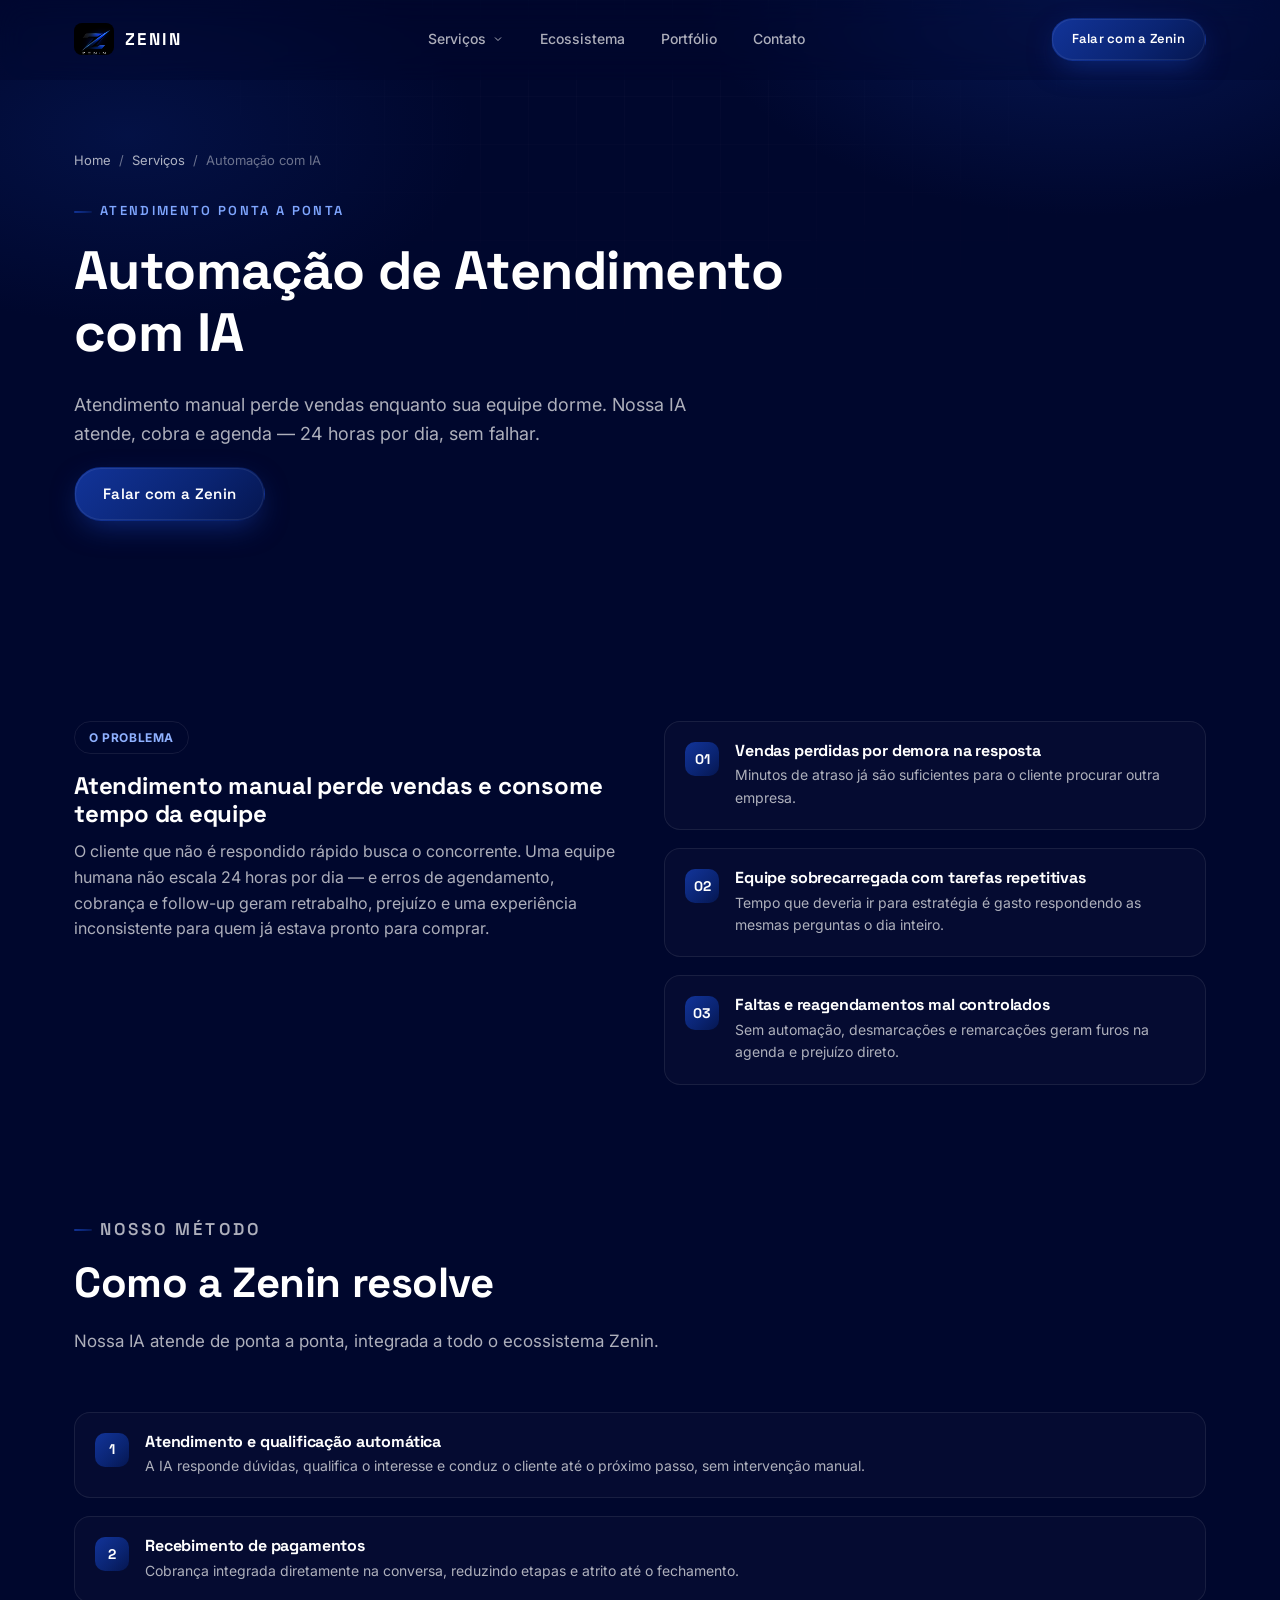
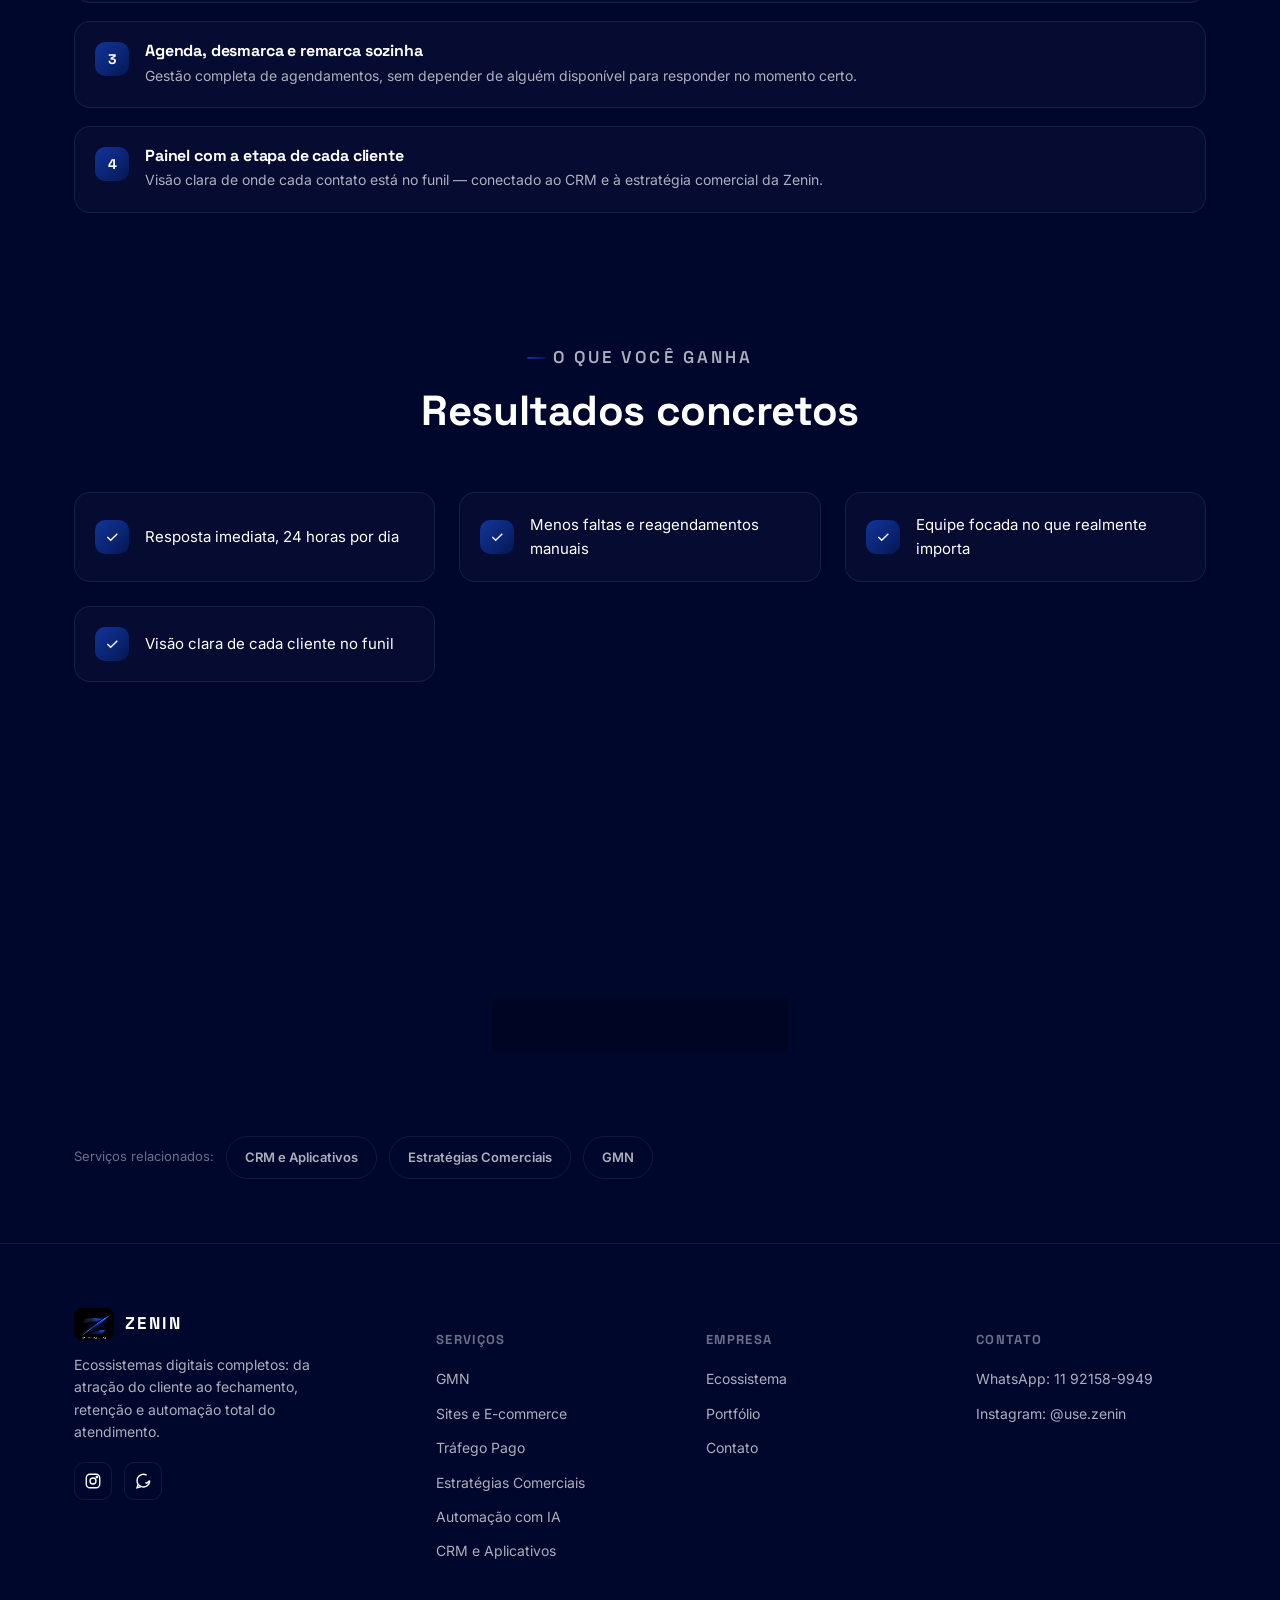
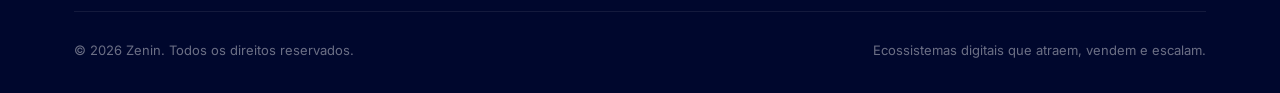
==== servicos/automacao-ia.html @ 8024591a "Site institucional da Zenin Home multi-serviço, 6 páginas de serviço, design tech/premium em azul so" ====
<!DOCTYPE html>
<html lang="pt-BR">
<head>
<meta charset="UTF-8">
<meta name="viewport" content="width=device-width, initial-scale=1.0">
<title>Automação de Atendimento com IA | Zenin</title>
<meta name="description" content="IA que atende, cobra e agenda de ponta a ponta — sem perder venda por falta de resposta.">
<link rel="icon" type="image/png" href="../assets/logo.png">
<link rel="preconnect" href="https://fonts.googleapis.com">
<link rel="preconnect" href="https://fonts.gstatic.com" crossorigin>
<link href="https://fonts.googleapis.com/css2?family=Space+Grotesk:wght@500;600;700&family=Inter:wght@400;500;600;700&display=swap" rel="stylesheet">
<link rel="stylesheet" href="../css/style.css">
</head>
<body>

<header class="header">
  <div class="container">
    <a href="../index.html" class="brand">
      <span class="brand-mark"><img src="../assets/logo.png" alt="Zenin"></span><span class="brand-word">ZENIN</span>
    </a>
    <nav class="nav">
      <li class="has-dropdown" style="list-style:none;">
        <a href="../index.html#servicos" class="nav-link">Serviços
          <svg viewBox="0 0 24 24" fill="none" stroke="currentColor" stroke-width="2"><path d="M6 9l6 6 6-6"/></svg>
        </a>
        <div class="dropdown">
          <a href="gmn.html">GMN <span>Google Meu Negócio</span></a>
          <a href="sites-ecommerce.html">Sites e E-commerce <span>Alta conversão</span></a>
          <a href="trafego-pago.html">Tráfego Pago <span>Campanhas com ROI</span></a>
          <a href="estrategias-comerciais.html">Estratégias Comerciais <span>Fechar, reter, indicar</span></a>
          <a href="automacao-ia.html">Automação com IA <span>Atendimento ponta a ponta</span></a>
          <a href="crm-apps.html">CRM e Aplicativos <span>Sistemas sob medida</span></a>
        </div>
      </li>
      <a href="../index.html#ecossistema" class="nav-link">Ecossistema</a>
      <a href="../index.html#portfolio" class="nav-link">Portfólio</a>
      <a href="../index.html#contato" class="nav-link">Contato</a>
    </nav>
    <div class="header-actions">
      <a href="https://wa.me/5511921589949?text=Ol%C3%A1%20Zenin%2C%20quero%20saber%20mais%20sobre%20os%20servi%C3%A7os" target="_blank" rel="noopener" class="btn btn--primary btn--sm">Falar com a Zenin</a>
      <button class="nav-toggle" aria-label="Abrir menu" aria-expanded="false">
        <span></span><span></span><span></span>
      </button>
    </div>
  </div>
</header>

<section class="page-hero">
  <div class="container">
    <div class="breadcrumbs">
      <a href="../index.html">Home</a> / <a href="../index.html#servicos">Serviços</a> / <span>Automação com IA</span>
    </div>
    <p class="eyebrow">Atendimento Ponta a Ponta</p>
    <h1>Automação de Atendimento com IA</h1>
    <p class="lead">Atendimento manual perde vendas enquanto sua equipe dorme. Nossa IA atende, cobra e agenda — 24 horas por dia, sem falhar.</p>
    <div class="hero-actions">
      <a href="https://wa.me/5511921589949?text=Ol%C3%A1%20Zenin%2C%20quero%20saber%20mais%20sobre%20automa%C3%A7%C3%A3o%20de%20atendimento%20com%20IA" target="_blank" rel="noopener" class="btn btn--primary">Falar com a Zenin</a>
    </div>
  </div>
</section>

<section class="section section--tight">
  <div class="container">
    <div class="two-col">
      <div data-reveal>
        <span class="pill">O problema</span>
        <h2>Atendimento manual perde vendas e consome tempo da equipe</h2>
        <p style="color:var(--text-muted); font-size:16px;">O cliente que não é respondido rápido busca o concorrente. Uma equipe humana não escala 24 horas por dia — e erros de agendamento, cobrança e follow-up geram retrabalho, prejuízo e uma experiência inconsistente para quem já estava pronto para comprar.</p>
      </div>
      <div data-reveal>
        <div class="pain-list">
          <div class="pain-item">
            <div class="mark">01</div>
            <div>
              <h4>Vendas perdidas por demora na resposta</h4>
              <p>Minutos de atraso já são suficientes para o cliente procurar outra empresa.</p>
            </div>
          </div>
          <div class="pain-item">
            <div class="mark">02</div>
            <div>
              <h4>Equipe sobrecarregada com tarefas repetitivas</h4>
              <p>Tempo que deveria ir para estratégia é gasto respondendo as mesmas perguntas o dia inteiro.</p>
            </div>
          </div>
          <div class="pain-item">
            <div class="mark">03</div>
            <div>
              <h4>Faltas e reagendamentos mal controlados</h4>
              <p>Sem automação, desmarcações e remarcações geram furos na agenda e prejuízo direto.</p>
            </div>
          </div>
        </div>
      </div>
    </div>
  </div>
</section>

<section class="section section--tight">
  <div class="container">
    <div class="section-head" data-reveal>
      <p class="eyebrow">Nosso método</p>
      <h2>Como a Zenin resolve</h2>
      <p>Nossa IA atende de ponta a ponta, integrada a todo o ecossistema Zenin.</p>
    </div>
    <div class="steps-list">
      <div class="step-item" data-reveal>
        <div class="mark">1</div>
        <div>
          <h4>Atendimento e qualificação automática</h4>
          <p>A IA responde dúvidas, qualifica o interesse e conduz o cliente até o próximo passo, sem intervenção manual.</p>
        </div>
      </div>
      <div class="step-item" data-reveal>
        <div class="mark">2</div>
        <div>
          <h4>Recebimento de pagamentos</h4>
          <p>Cobrança integrada diretamente na conversa, reduzindo etapas e atrito até o fechamento.</p>
        </div>
      </div>
      <div class="step-item" data-reveal>
        <div class="mark">3</div>
        <div>
          <h4>Agenda, desmarca e remarca sozinha</h4>
          <p>Gestão completa de agendamentos, sem depender de alguém disponível para responder no momento certo.</p>
        </div>
      </div>
      <div class="step-item" data-reveal>
        <div class="mark">4</div>
        <div>
          <h4>Painel com a etapa de cada cliente</h4>
          <p>Visão clara de onde cada contato está no funil — conectado ao CRM e à estratégia comercial da Zenin.</p>
        </div>
      </div>
    </div>
  </div>
</section>

<section class="section section--tight">
  <div class="container">
    <div class="section-head center" data-reveal>
      <p class="eyebrow">O que você ganha</p>
      <h2>Resultados concretos</h2>
    </div>
    <div class="grid grid--services">
      <div class="result-item" data-reveal>
        <div class="mark"><svg viewBox="0 0 24 24" fill="none" stroke="currentColor" stroke-width="2"><path d="M5 12l5 5L20 7"/></svg></div>
        <p>Resposta imediata, 24 horas por dia</p>
      </div>
      <div class="result-item" data-reveal>
        <div class="mark"><svg viewBox="0 0 24 24" fill="none" stroke="currentColor" stroke-width="2"><path d="M5 12l5 5L20 7"/></svg></div>
        <p>Menos faltas e reagendamentos manuais</p>
      </div>
      <div class="result-item" data-reveal>
        <div class="mark"><svg viewBox="0 0 24 24" fill="none" stroke="currentColor" stroke-width="2"><path d="M5 12l5 5L20 7"/></svg></div>
        <p>Equipe focada no que realmente importa</p>
      </div>
      <div class="result-item" data-reveal>
        <div class="mark"><svg viewBox="0 0 24 24" fill="none" stroke="currentColor" stroke-width="2"><path d="M5 12l5 5L20 7"/></svg></div>
        <p>Visão clara de cada cliente no funil</p>
      </div>
    </div>
  </div>
</section>

<section class="section section--tight">
  <div class="container">
    <div class="cta-band" data-reveal>
      <h2>Quer parar de perder venda por demora?</h2>
      <p>Fale com a Zenin e veja como a automação com IA pode atender por você, 24 horas por dia.</p>
      <div class="cta-actions">
        <a href="https://wa.me/5511921589949?text=Ol%C3%A1%20Zenin%2C%20quero%20saber%20mais%20sobre%20automa%C3%A7%C3%A3o%20de%20atendimento%20com%20IA" target="_blank" rel="noopener" class="btn btn--ghost">Falar com a Zenin no WhatsApp</a>
      </div>
    </div>
    <div class="related-links" data-reveal>
      <span style="color:var(--text-faint); font-size:13px; padding:10px 0;">Serviços relacionados:</span>
      <a href="crm-apps.html">CRM e Aplicativos</a>
      <a href="estrategias-comerciais.html">Estratégias Comerciais</a>
      <a href="gmn.html">GMN</a>
    </div>
  </div>
</section>

<footer class="footer">
  <div class="container">
    <div class="footer-top">
      <div class="footer-brand">
        <a href="../index.html" class="brand">
          <span class="brand-mark"><img src="../assets/logo.png" alt="Zenin"></span><span class="brand-word">ZENIN</span>
        </a>
        <p>Ecossistemas digitais completos: da atração do cliente ao fechamento, retenção e automação total do atendimento.</p>
        <div class="footer-social">
          <a href="https://www.instagram.com/use.zenin/" target="_blank" rel="noopener" aria-label="Instagram da Zenin">
            <svg viewBox="0 0 24 24" fill="none" stroke="currentColor" stroke-width="1.8"><rect x="3" y="3" width="18" height="18" rx="5"/><circle cx="12" cy="12" r="4"/><circle cx="17.2" cy="6.8" r="1"/></svg>
          </a>
          <a href="https://wa.me/5511921589949" target="_blank" rel="noopener" aria-label="WhatsApp da Zenin">
            <svg viewBox="0 0 24 24" fill="none" stroke="currentColor" stroke-width="1.8"><path d="M21 11.5a8.5 8.5 0 1 1-4.1-7.3M21 11.5L17 15l-2-1M12.5 3.2A8.5 8.5 0 0 0 4 11.7c0 1.7.5 3.3 1.4 4.6L4 21l4.9-1.3"/></svg>
          </a>
        </div>
      </div>
      <div>
        <h5>Serviços</h5>
        <div class="footer-links">
          <a href="gmn.html">GMN</a>
          <a href="sites-ecommerce.html">Sites e E-commerce</a>
          <a href="trafego-pago.html">Tráfego Pago</a>
          <a href="estrategias-comerciais.html">Estratégias Comerciais</a>
          <a href="automacao-ia.html">Automação com IA</a>
          <a href="crm-apps.html">CRM e Aplicativos</a>
        </div>
      </div>
      <div>
        <h5>Empresa</h5>
        <div class="footer-links">
          <a href="../index.html#ecossistema">Ecossistema</a>
          <a href="../index.html#portfolio">Portfólio</a>
          <a href="../index.html#contato">Contato</a>
        </div>
      </div>
      <div>
        <h5>Contato</h5>
        <div class="footer-links">
          <a href="https://wa.me/5511921589949" target="_blank" rel="noopener">WhatsApp: 11 92158-9949</a>
          <a href="https://www.instagram.com/use.zenin/" target="_blank" rel="noopener">Instagram: @use.zenin</a>
        </div>
      </div>
    </div>
    <div class="footer-bottom">
      <span>© <span data-year></span> Zenin. Todos os direitos reservados.</span>
      <span>Ecossistemas digitais que atraem, vendem e escalam.</span>
    </div>
  </div>
</footer>

<script src="../js/main.js"></script>
</body>
</html>
---- css/style.css ----
/* =========================================================
   ZENIN — Design System
   ========================================================= */

:root{
  /* Paleta oficial */
  --rich-black: #00072D;
  --navy-dark: #051650;
  --blue-bangladesh: #0A2472;
  --blue-caribbean: #123499;
  --white: #FFFFFF;

  /* Derivados */
  --bg: var(--rich-black);
  --bg-alt: #010a3a;
  --surface: rgba(18, 52, 153, 0.10);
  --surface-strong: rgba(10, 36, 114, 0.35);
  --border-soft: rgba(255, 255, 255, 0.08);
  --border-glow: rgba(56, 130, 246, 0.55);
  --text: var(--white);
  --text-muted: rgba(255, 255, 255, 0.68);
  --text-faint: rgba(255, 255, 255, 0.42);
  --accent: var(--blue-caribbean);
  --accent-soft: rgba(18, 52, 153, 0.35);
  --glow: #3b7cff;

  --gradient-accent: linear-gradient(135deg, var(--blue-caribbean) 0%, var(--blue-bangladesh) 60%, var(--navy-dark) 100%);
  --gradient-hero: radial-gradient(60% 60% at 50% 0%, rgba(18,52,153,0.45) 0%, rgba(0,7,45,0) 70%);
  --gradient-metal: linear-gradient(180deg, rgba(255,255,255,0.18), rgba(255,255,255,0) 40%);

  --font-heading: 'Space Grotesk', 'Inter', sans-serif;
  --font-body: 'Inter', sans-serif;

  --container: 1180px;
  --radius-sm: 8px;
  --radius-md: 16px;
  --radius-lg: 24px;

  --shadow-glow: 0 0 0 1px rgba(255,255,255,0.04), 0 20px 60px -20px rgba(18,52,153,0.55);
  --transition: 0.35s cubic-bezier(.2,.7,.2,1);
}

/* ---------- Reset ---------- */
*, *::before, *::after{ box-sizing: border-box; }
html{ scroll-behavior: smooth; }
body{
  margin: 0;
  background: var(--bg);
  color: var(--text);
  font-family: var(--font-body);
  font-size: 16px;
  line-height: 1.6;
  -webkit-font-smoothing: antialiased;
  overflow-x: hidden;
}
img{ max-width: 100%; display: block; }
a{ color: inherit; text-decoration: none; }
ul{ list-style: none; margin: 0; padding: 0; }
h1, h2, h3, h4{
  font-family: var(--font-heading);
  font-weight: 700;
  line-height: 1.15;
  letter-spacing: -0.01em;
  margin: 0 0 .5em;
}
p{ margin: 0 0 1em; }
button{ font-family: inherit; cursor: pointer; }
input, textarea{ font-family: inherit; }

.container{
  width: 100%;
  max-width: var(--container);
  margin: 0 auto;
  padding: 0 24px;
}

.eyebrow{
  display: inline-flex;
  align-items: center;
  gap: 8px;
  font-family: var(--font-heading);
  font-size: 13px;
  font-weight: 600;
  letter-spacing: 0.18em;
  text-transform: uppercase;
  color: #7fa6ff;
  margin-bottom: 16px;
}
.eyebrow::before{
  content: '';
  width: 18px;
  height: 2px;
  background: var(--gradient-accent);
  border-radius: 2px;
}

.section{
  position: relative;
  padding: 96px 0;
}
.section--tight{ padding: 64px 0; }

.section-head{
  max-width: 720px;
  margin: 0 0 56px;
}
.section-head.center{ margin-inline: auto; text-align: center; }

.section-head h2{
  font-size: clamp(28px, 4vw, 42px);
}
.section-head p{
  color: var(--text-muted);
  font-size: 17px;
}

/* ---------- Background texture ---------- */
body::before{
  content: '';
  position: fixed;
  inset: 0;
  z-index: -2;
  background:
    radial-gradient(50% 40% at 85% 0%, rgba(18,52,153,0.35), transparent 60%),
    radial-gradient(45% 35% at 10% 15%, rgba(10,36,114,0.35), transparent 60%),
    var(--rich-black);
}
body::after{
  content: '';
  position: fixed;
  inset: 0;
  z-index: -1;
  pointer-events: none;
  background-image:
    linear-gradient(rgba(255,255,255,0.025) 1px, transparent 1px),
    linear-gradient(90deg, rgba(255,255,255,0.025) 1px, transparent 1px);
  background-size: 48px 48px;
  mask-image: radial-gradient(60% 50% at 50% 0%, rgba(0,0,0,0.9), transparent 80%);
}

/* ---------- Buttons ---------- */
.btn{
  position: relative;
  display: inline-flex;
  align-items: center;
  justify-content: center;
  gap: 10px;
  padding: 14px 28px;
  border-radius: 999px;
  font-family: var(--font-heading);
  font-weight: 600;
  font-size: 15px;
  letter-spacing: 0.02em;
  border: 1px solid transparent;
  transition: transform var(--transition), box-shadow var(--transition), background var(--transition), border-color var(--transition);
  white-space: nowrap;
}
.btn--primary{
  background: var(--gradient-accent);
  color: var(--white);
  box-shadow: 0 0 0 1px rgba(255,255,255,0.08) inset, 0 10px 30px -8px rgba(18,52,153,0.8);
}
.btn--primary:hover{
  transform: translateY(-2px);
  box-shadow: 0 0 0 1px rgba(255,255,255,0.14) inset, 0 0 32px rgba(59,124,255,0.55), 0 16px 36px -10px rgba(18,52,153,0.9);
}
.btn--ghost{
  background: rgba(255,255,255,0.03);
  color: var(--white);
  border-color: var(--border-soft);
  backdrop-filter: blur(6px);
}
.btn--ghost:hover{
  border-color: var(--border-glow);
  box-shadow: 0 0 24px rgba(59,124,255,0.25);
  transform: translateY(-2px);
}
.btn--sm{ padding: 10px 20px; font-size: 13px; }
.btn--block{ width: 100%; }
.btn svg{ width: 16px; height: 16px; }

/* ---------- Header ---------- */
.header{
  position: fixed;
  top: 0; left: 0; right: 0;
  z-index: 1000;
  padding: 18px 0;
  background: rgba(0, 7, 45, 0.35);
  border-bottom: 1px solid transparent;
  backdrop-filter: blur(14px);
  transition: background var(--transition), border-color var(--transition), padding var(--transition);
}
.header.is-scrolled{
  padding: 12px 0;
  background: rgba(0, 7, 45, 0.82);
  border-bottom-color: var(--border-soft);
}
.header .container{
  display: flex;
  align-items: center;
  justify-content: space-between;
  gap: 24px;
}
.brand{
  display: flex;
  align-items: center;
  gap: 11px;
  font-family: var(--font-heading);
  font-weight: 700;
  font-size: 18px;
  letter-spacing: 0.04em;
  flex-shrink: 0;
}
.brand-mark{
  display: block;
  width: 40px;
  height: 32px;
  overflow: hidden;
  border-radius: 8px;
  flex-shrink: 0;
}
.brand-mark img{
  display: block;
  width: 40px;
  height: 40px;
  object-fit: cover;
  object-position: top;
}
.brand-word{
  font-size: 17px;
  letter-spacing: 0.14em;
}

.nav{
  display: flex;
  align-items: center;
  gap: 4px;
}
.nav-link{
  position: relative;
  padding: 10px 16px;
  font-size: 14px;
  font-weight: 500;
  color: var(--text-muted);
  border-radius: 999px;
  transition: color var(--transition), background var(--transition);
}
.nav-link:hover, .nav-link.is-active{
  color: var(--white);
  background: rgba(255,255,255,0.06);
}

.has-dropdown{ position: relative; }
.has-dropdown > .nav-link{ display: flex; align-items: center; gap: 6px; }
.has-dropdown > .nav-link svg{ width: 12px; height: 12px; transition: transform var(--transition); }
.has-dropdown:hover > .nav-link svg{ transform: rotate(180deg); }

.dropdown{
  position: absolute;
  top: calc(100% + 10px);
  left: 0;
  min-width: 300px;
  background: rgba(5, 11, 48, 0.98);
  border: 1px solid var(--border-soft);
  border-radius: var(--radius-md);
  padding: 10px;
  box-shadow: var(--shadow-glow);
  opacity: 0;
  visibility: hidden;
  transform: translateY(6px);
  transition: opacity var(--transition), transform var(--transition), visibility var(--transition);
}
.has-dropdown:hover .dropdown,
.has-dropdown:focus-within .dropdown{
  opacity: 1;
  visibility: visible;
  transform: translateY(0);
}
.dropdown a{
  display: flex;
  flex-direction: column;
  gap: 2px;
  padding: 10px 14px;
  border-radius: var(--radius-sm);
  font-size: 14px;
  font-weight: 600;
  color: var(--text);
  transition: background var(--transition);
}
.dropdown a span{
  font-size: 12px;
  font-weight: 400;
  color: var(--text-faint);
}
.dropdown a:hover{ background: rgba(18,52,153,0.28); }

.header-actions{
  display: flex;
  align-items: center;
  gap: 14px;
}

.nav-toggle{
  display: none;
  flex-direction: column;
  justify-content: center;
  gap: 5px;
  width: 40px;
  height: 40px;
  border-radius: 10px;
  border: 1px solid var(--border-soft);
  background: rgba(255,255,255,0.03);
}
.nav-toggle span{
  display: block;
  width: 18px;
  height: 2px;
  margin: 0 auto;
  background: var(--white);
  transition: transform var(--transition), opacity var(--transition);
}
.nav-toggle.is-open span:nth-child(1){ transform: translateY(7px) rotate(45deg); }
.nav-toggle.is-open span:nth-child(2){ opacity: 0; }
.nav-toggle.is-open span:nth-child(3){ transform: translateY(-7px) rotate(-45deg); }

/* ---------- Hero ---------- */
.hero{
  position: relative;
  min-height: 100vh;
  display: flex;
  align-items: center;
  padding: 160px 0 100px;
  overflow: hidden;
}
.hero::before{
  content: '';
  position: absolute;
  inset: -20% -10% auto;
  height: 700px;
  background: var(--gradient-hero);
  pointer-events: none;
  animation: heroGlow 10s ease-in-out infinite alternate;
}
@keyframes heroGlow{
  from{ opacity: 0.7; transform: translateY(0) scale(1); }
  to{ opacity: 1; transform: translateY(20px) scale(1.05); }
}
.hero-content{
  position: relative;
  z-index: 2;
  max-width: 780px;
}
.hero h1{
  font-size: clamp(36px, 6vw, 68px);
  margin-bottom: 24px;
}
.hero h1 .accent{
  background: linear-gradient(120deg, #ffffff 10%, #7fa6ff 60%, var(--blue-caribbean) 100%);
  -webkit-background-clip: text;
  background-clip: text;
  color: transparent;
}
.hero p.lead{
  font-size: clamp(16px, 2vw, 19px);
  color: var(--text-muted);
  max-width: 560px;
  margin-bottom: 40px;
}
.hero-actions{
  display: flex;
  flex-wrap: wrap;
  gap: 16px;
  margin-bottom: 56px;
}
.hero-stats{
  display: flex;
  flex-wrap: wrap;
  gap: 40px;
}
.hero-stats div strong{
  display: block;
  font-family: var(--font-heading);
  font-size: 28px;
  background: linear-gradient(120deg, #ffffff, #9db8ff);
  -webkit-background-clip: text;
  background-clip: text;
  color: transparent;
}
.hero-stats div span{
  font-size: 13px;
  color: var(--text-faint);
  letter-spacing: 0.03em;
}

.hero-mark{
  position: absolute;
  right: -8%;
  top: 50%;
  transform: translateY(-50%);
  width: 620px;
  opacity: 0.18;
  filter: drop-shadow(0 0 80px rgba(18,52,153,0.9));
  z-index: 1;
  pointer-events: none;
  animation: markFloat 8s ease-in-out infinite;
}
@keyframes markFloat{
  0%, 100%{ transform: translateY(-50%) rotate(0deg); }
  50%{ transform: translateY(-54%) rotate(2deg); }
}

/* small page hero (service pages) */
.page-hero{
  padding: 150px 0 80px;
  position: relative;
}
.page-hero .eyebrow{ margin-bottom: 18px; }
.page-hero h1{ font-size: clamp(32px, 5vw, 54px); max-width: 820px; }
.page-hero p.lead{ color: var(--text-muted); font-size: 18px; max-width: 640px; }
.breadcrumbs{
  display: flex;
  gap: 8px;
  align-items: center;
  font-size: 13px;
  color: var(--text-faint);
  margin-bottom: 24px;
}
.breadcrumbs a{ color: var(--text-muted); }
.breadcrumbs a:hover{ color: var(--white); }

/* ---------- Cards / Services ---------- */
.grid{
  display: grid;
  gap: 24px;
}
.grid--services{ grid-template-columns: repeat(auto-fit, minmax(280px, 1fr)); }

.card{
  position: relative;
  background: linear-gradient(160deg, rgba(255,255,255,0.04), rgba(255,255,255,0.01));
  border: 1px solid var(--border-soft);
  border-radius: var(--radius-lg);
  padding: 32px;
  transition: transform var(--transition), border-color var(--transition), box-shadow var(--transition);
}
.card:hover{
  transform: translateY(-6px);
  border-color: var(--border-glow);
  box-shadow: 0 0 0 1px rgba(56,130,246,0.15), 0 24px 50px -20px rgba(18,52,153,0.6);
}
.card-icon{
  width: 52px;
  height: 52px;
  display: flex;
  align-items: center;
  justify-content: center;
  border-radius: 14px;
  background: var(--gradient-accent);
  margin-bottom: 22px;
  box-shadow: 0 8px 24px -6px rgba(18,52,153,0.9);
}
.card-icon svg{ width: 26px; height: 26px; color: var(--white); }
.card h3{ font-size: 20px; margin-bottom: 10px; }
.card p{ color: var(--text-muted); font-size: 15px; margin-bottom: 20px; }
.card-link{
  display: inline-flex;
  align-items: center;
  gap: 8px;
  font-size: 14px;
  font-weight: 600;
  color: #8fb1ff;
  transition: gap var(--transition), color var(--transition);
}
.card-link svg{ width: 14px; height: 14px; transition: transform var(--transition); }
.card-link:hover{ color: var(--white); gap: 12px; }
.card-link:hover svg{ transform: translateX(2px); }

/* ---------- Ecosystem ---------- */
.flow{
  display: grid;
  grid-template-columns: repeat(4, 1fr);
  gap: 20px;
  position: relative;
}
.flow::before{
  content: '';
  position: absolute;
  top: 34px;
  left: 6%;
  right: 6%;
  height: 1px;
  background: linear-gradient(90deg, transparent, var(--border-glow), transparent);
  z-index: 0;
}
.flow-step{
  position: relative;
  z-index: 1;
  text-align: center;
  padding: 0 8px;
}
.flow-step .num{
  width: 68px;
  height: 68px;
  margin: 0 auto 20px;
  display: flex;
  align-items: center;
  justify-content: center;
  border-radius: 50%;
  background: var(--rich-black);
  border: 1px solid var(--border-glow);
  box-shadow: 0 0 24px rgba(59,124,255,0.35);
  font-family: var(--font-heading);
  font-weight: 700;
  font-size: 20px;
}
.flow-step h4{ font-size: 16px; margin-bottom: 6px; }
.flow-step p{ font-size: 13px; color: var(--text-faint); margin: 0; }

/* ---------- Portfolio ---------- */
.grid--portfolio{ grid-template-columns: repeat(auto-fit, minmax(280px, 1fr)); }
.portfolio-card{
  border-radius: var(--radius-lg);
  overflow: hidden;
  border: 1px solid var(--border-soft);
  background: var(--surface-strong);
  transition: transform var(--transition), border-color var(--transition);
}
.portfolio-card:hover{ transform: translateY(-6px); border-color: var(--border-glow); }
.portfolio-thumb{
  height: 180px;
  display: flex;
  align-items: center;
  justify-content: center;
  font-family: var(--font-heading);
  font-weight: 700;
  font-size: 15px;
  letter-spacing: 0.04em;
  color: rgba(255,255,255,0.85);
  background:
    radial-gradient(80% 100% at 10% 0%, rgba(59,124,255,0.35), transparent 60%),
    var(--gradient-accent);
  position: relative;
  overflow: hidden;
}
.portfolio-thumb::after{
  content: '';
  position: absolute; inset: 0;
  background-image: linear-gradient(120deg, transparent 40%, rgba(255,255,255,0.12) 50%, transparent 60%);
  background-size: 200% 100%;
  animation: shimmer 5s linear infinite;
}
@keyframes shimmer{
  0%{ background-position: 150% 0; }
  100%{ background-position: -50% 0; }
}
.portfolio-body{ padding: 24px; }
.portfolio-tag{
  display: inline-block;
  font-size: 11px;
  font-weight: 700;
  letter-spacing: 0.08em;
  text-transform: uppercase;
  color: #8fb1ff;
  margin-bottom: 10px;
}
.portfolio-body h3{ font-size: 18px; margin-bottom: 8px; }
.portfolio-body p{ font-size: 14px; color: var(--text-muted); margin: 0; }

/* ---------- Contact ---------- */
.contact-grid{
  display: grid;
  grid-template-columns: 1fr;
  gap: 40px;
}
.contact-panel{
  border-radius: var(--radius-lg);
  border: 1px solid var(--border-soft);
  background: var(--surface);
  padding: 36px;
}
.contact-panel h3{ font-size: 22px; }
.contact-list{ display: flex; flex-direction: column; gap: 16px; margin-top: 24px; }
.contact-list a{
  display: flex;
  align-items: center;
  gap: 14px;
  padding: 14px 16px;
  border-radius: var(--radius-md);
  border: 1px solid var(--border-soft);
  background: rgba(255,255,255,0.02);
  font-size: 15px;
  font-weight: 600;
  transition: border-color var(--transition), background var(--transition);
}
.contact-list a:hover{ border-color: var(--border-glow); background: rgba(18,52,153,0.18); }
.contact-list .ic{
  width: 40px; height: 40px;
  border-radius: 10px;
  display: flex; align-items: center; justify-content: center;
  background: var(--gradient-accent);
  flex-shrink: 0;
}
.contact-list .ic svg{ width: 20px; height: 20px; }
.contact-list small{ display: block; font-weight: 400; color: var(--text-faint); font-size: 12px; margin-top: 2px; }

.form-group{ margin-bottom: 18px; }
.form-group label{
  display: block;
  font-size: 13px;
  font-weight: 600;
  margin-bottom: 8px;
  color: var(--text-muted);
}
.form-group input,
.form-group textarea{
  width: 100%;
  padding: 14px 16px;
  border-radius: var(--radius-sm);
  border: 1px solid var(--border-soft);
  background: rgba(255,255,255,0.03);
  color: var(--white);
  font-size: 15px;
  transition: border-color var(--transition), box-shadow var(--transition);
}
.form-group input:focus,
.form-group textarea:focus{
  outline: none;
  border-color: var(--border-glow);
  box-shadow: 0 0 0 3px rgba(18,52,153,0.25);
}
.form-group textarea{ resize: vertical; min-height: 120px; }
.form-note{ font-size: 13px; color: var(--text-faint); margin-top: 14px; text-align: center; }
.form-success{
  display: none;
  margin-top: 16px;
  padding: 14px 16px;
  border-radius: var(--radius-sm);
  border: 1px solid rgba(63, 200, 130, 0.4);
  background: rgba(63, 200, 130, 0.1);
  color: #a8f0c6;
  font-size: 14px;
}
.form-success.is-visible{ display: block; }

/* ---------- CTA banda ---------- */
.cta-band{
  border-radius: var(--radius-lg);
  padding: 56px;
  background: var(--gradient-accent);
  position: relative;
  overflow: hidden;
  text-align: center;
}
.cta-band::before{
  content: '';
  position: absolute; inset: 0;
  background: var(--gradient-metal);
  mix-blend-mode: overlay;
}
.cta-band > *{ position: relative; z-index: 1; }
.cta-band h2{ font-size: clamp(24px, 4vw, 36px); margin-bottom: 12px; }
.cta-band p{ color: rgba(255,255,255,0.85); max-width: 520px; margin-inline: auto; margin-bottom: 28px; }
.cta-band .btn--ghost{ background: rgba(0,0,0,0.2); border-color: rgba(255,255,255,0.3); }
.cta-band .btn--ghost:hover{ background: rgba(0,0,0,0.32); }
.cta-actions{ display: flex; gap: 16px; justify-content: center; flex-wrap: wrap; }

.related-links{
  display: flex;
  flex-wrap: wrap;
  gap: 12px;
  margin-top: 28px;
}
.related-links a{
  padding: 10px 18px;
  border-radius: 999px;
  border: 1px solid var(--border-soft);
  font-size: 13px;
  font-weight: 600;
  color: var(--text-muted);
  transition: all var(--transition);
}
.related-links a:hover{
  border-color: var(--border-glow);
  color: var(--white);
  background: rgba(18,52,153,0.18);
}

/* ---------- Service page content blocks ---------- */
.two-col{
  display: grid;
  grid-template-columns: 1fr;
  gap: 48px;
  align-items: start;
}
.pill{
  display: inline-flex;
  align-items: center;
  padding: 6px 14px;
  border-radius: 999px;
  border: 1px solid var(--border-soft);
  font-size: 12px;
  font-weight: 700;
  letter-spacing: 0.05em;
  text-transform: uppercase;
  color: #8fb1ff;
  margin-bottom: 18px;
}
.pain-list, .steps-list, .results-list{
  display: flex;
  flex-direction: column;
  gap: 18px;
}
.pain-item, .step-item, .result-item{
  display: flex;
  gap: 16px;
  padding: 20px;
  border-radius: var(--radius-md);
  border: 1px solid var(--border-soft);
  background: rgba(255,255,255,0.02);
}
.pain-item .mark, .step-item .mark, .result-item .mark{
  flex-shrink: 0;
  width: 34px;
  height: 34px;
  border-radius: 10px;
  display: flex;
  align-items: center;
  justify-content: center;
  font-family: var(--font-heading);
  font-weight: 700;
  font-size: 14px;
  background: var(--gradient-accent);
}
.pain-item h4, .step-item h4{ font-size: 16px; margin-bottom: 4px; }
.pain-item p, .step-item p{ font-size: 14px; color: var(--text-muted); margin: 0; }
.result-item{ align-items: center; }
.result-item p{ margin: 0; font-size: 15px; }
.result-item .mark svg{ width: 16px; height: 16px; }

.stat-strip{
  display: grid;
  grid-template-columns: repeat(auto-fit, minmax(140px, 1fr));
  gap: 20px;
  margin: 40px 0;
  padding: 28px;
  border-radius: var(--radius-lg);
  border: 1px solid var(--border-soft);
  background: var(--surface);
}
.stat-strip div{ text-align: center; }
.stat-strip strong{
  display: block;
  font-family: var(--font-heading);
  font-size: 26px;
  color: var(--white);
}
.stat-strip span{ font-size: 12px; color: var(--text-faint); }

/* ---------- Footer ---------- */
.footer{
  border-top: 1px solid var(--border-soft);
  padding: 64px 0 32px;
  position: relative;
}
.footer-top{
  display: grid;
  grid-template-columns: 1.4fr 1fr 1fr 1fr;
  gap: 40px;
  margin-bottom: 48px;
}
.footer-brand .brand{ margin-bottom: 14px; }
.footer-brand p{ color: var(--text-muted); font-size: 14px; max-width: 280px; }
.footer-social{ display: flex; gap: 12px; margin-top: 18px; }
.footer-social a{
  width: 38px; height: 38px;
  border-radius: 10px;
  border: 1px solid var(--border-soft);
  display: flex; align-items: center; justify-content: center;
  transition: border-color var(--transition), background var(--transition);
}
.footer-social a:hover{ border-color: var(--border-glow); background: rgba(18,52,153,0.2); }
.footer-social svg{ width: 18px; height: 18px; }

.footer h5{
  font-family: var(--font-heading);
  font-size: 13px;
  letter-spacing: 0.1em;
  text-transform: uppercase;
  color: var(--text-faint);
  margin-bottom: 18px;
}
.footer-links{ display: flex; flex-direction: column; gap: 12px; }
.footer-links a{ font-size: 14px; color: var(--text-muted); transition: color var(--transition); }
.footer-links a:hover{ color: var(--white); }

.footer-bottom{
  display: flex;
  flex-wrap: wrap;
  gap: 12px;
  justify-content: space-between;
  padding-top: 28px;
  border-top: 1px solid var(--border-soft);
  font-size: 13px;
  color: var(--text-faint);
}

/* ---------- Reveal animations ---------- */
[data-reveal]{
  opacity: 0;
  transform: translateY(28px);
  transition: opacity 0.7s cubic-bezier(.2,.7,.2,1), transform 0.7s cubic-bezier(.2,.7,.2,1);
}
[data-reveal].is-visible{
  opacity: 1;
  transform: translateY(0);
}
[data-reveal="fade"]{ transform: none; }

/* ---------- Responsive ---------- */
@media (min-width: 900px){
  .two-col{ grid-template-columns: 1fr 1fr; }
  .contact-grid{ grid-template-columns: 1fr 1fr; }
}

@media (max-width: 960px){
  .nav, .header-actions .btn--ghost{ display: none; }
  .nav-toggle{ display: flex; }
  .header .header-actions{ gap: 10px; }

  .nav.is-open{
    display: flex;
    flex-direction: column;
    position: absolute;
    top: 100%;
    left: 0; right: 0;
    margin: 12px 16px 0;
    padding: 12px;
    background: rgba(2, 9, 44, 0.98);
    border: 1px solid var(--border-soft);
    border-radius: var(--radius-md);
    box-shadow: var(--shadow-glow);
  }
  .nav.is-open .nav-link{ width: 100%; }
  .nav.is-open .has-dropdown{ width: 100%; }
  .nav.is-open .dropdown{
    position: static;
    opacity: 1;
    visibility: visible;
    transform: none;
    display: none;
    margin-top: 6px;
    min-width: 0;
    box-shadow: none;
  }
  .nav.is-open .has-dropdown.is-open .dropdown{ display: flex; flex-direction: column; }

  .hero-mark{ display: none; }
  .flow{ grid-template-columns: 1fr; gap: 32px; }
  .flow::before{ display: none; }
  .footer-top{ grid-template-columns: 1fr 1fr; gap: 32px; }
}

@media (max-width: 560px){
  .section{ padding: 72px 0; }
  .footer-top{ grid-template-columns: 1fr; }
  .hero{ padding: 130px 0 72px; }
  .cta-band{ padding: 36px 24px; }
}
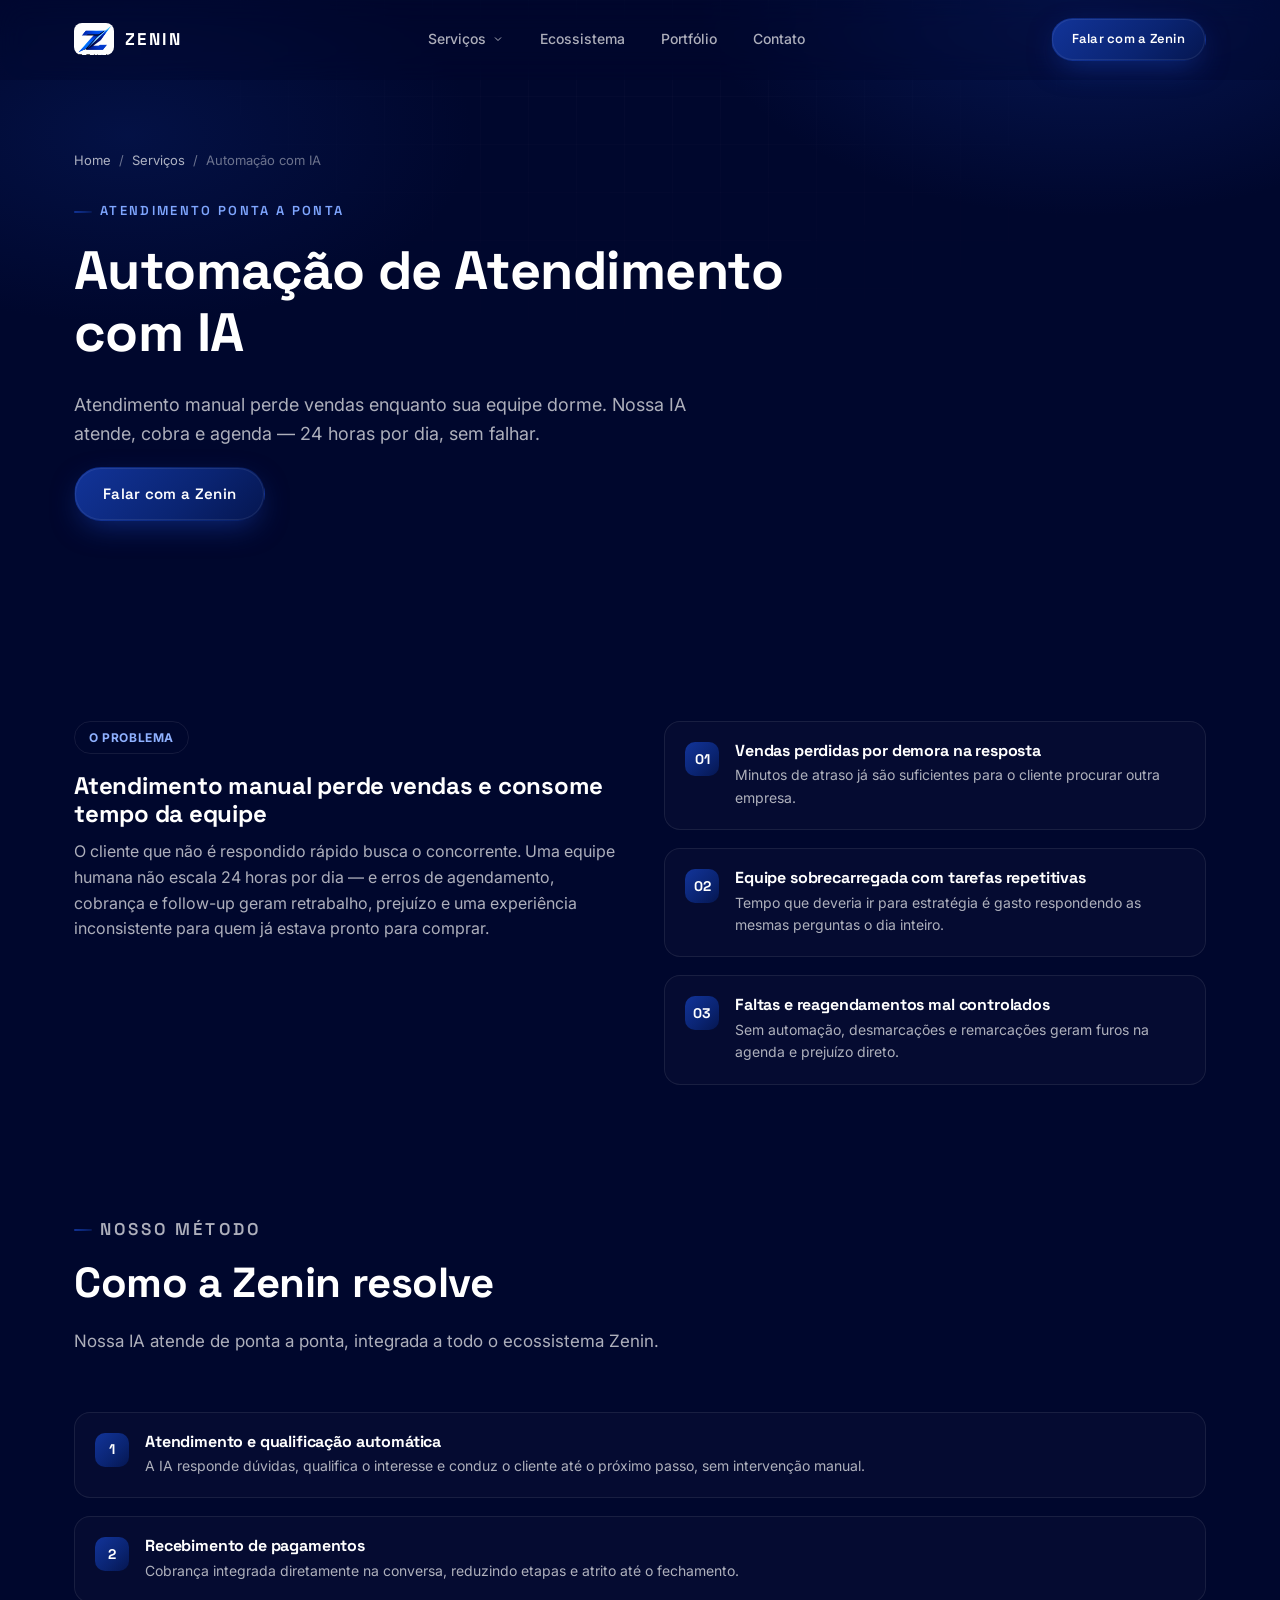
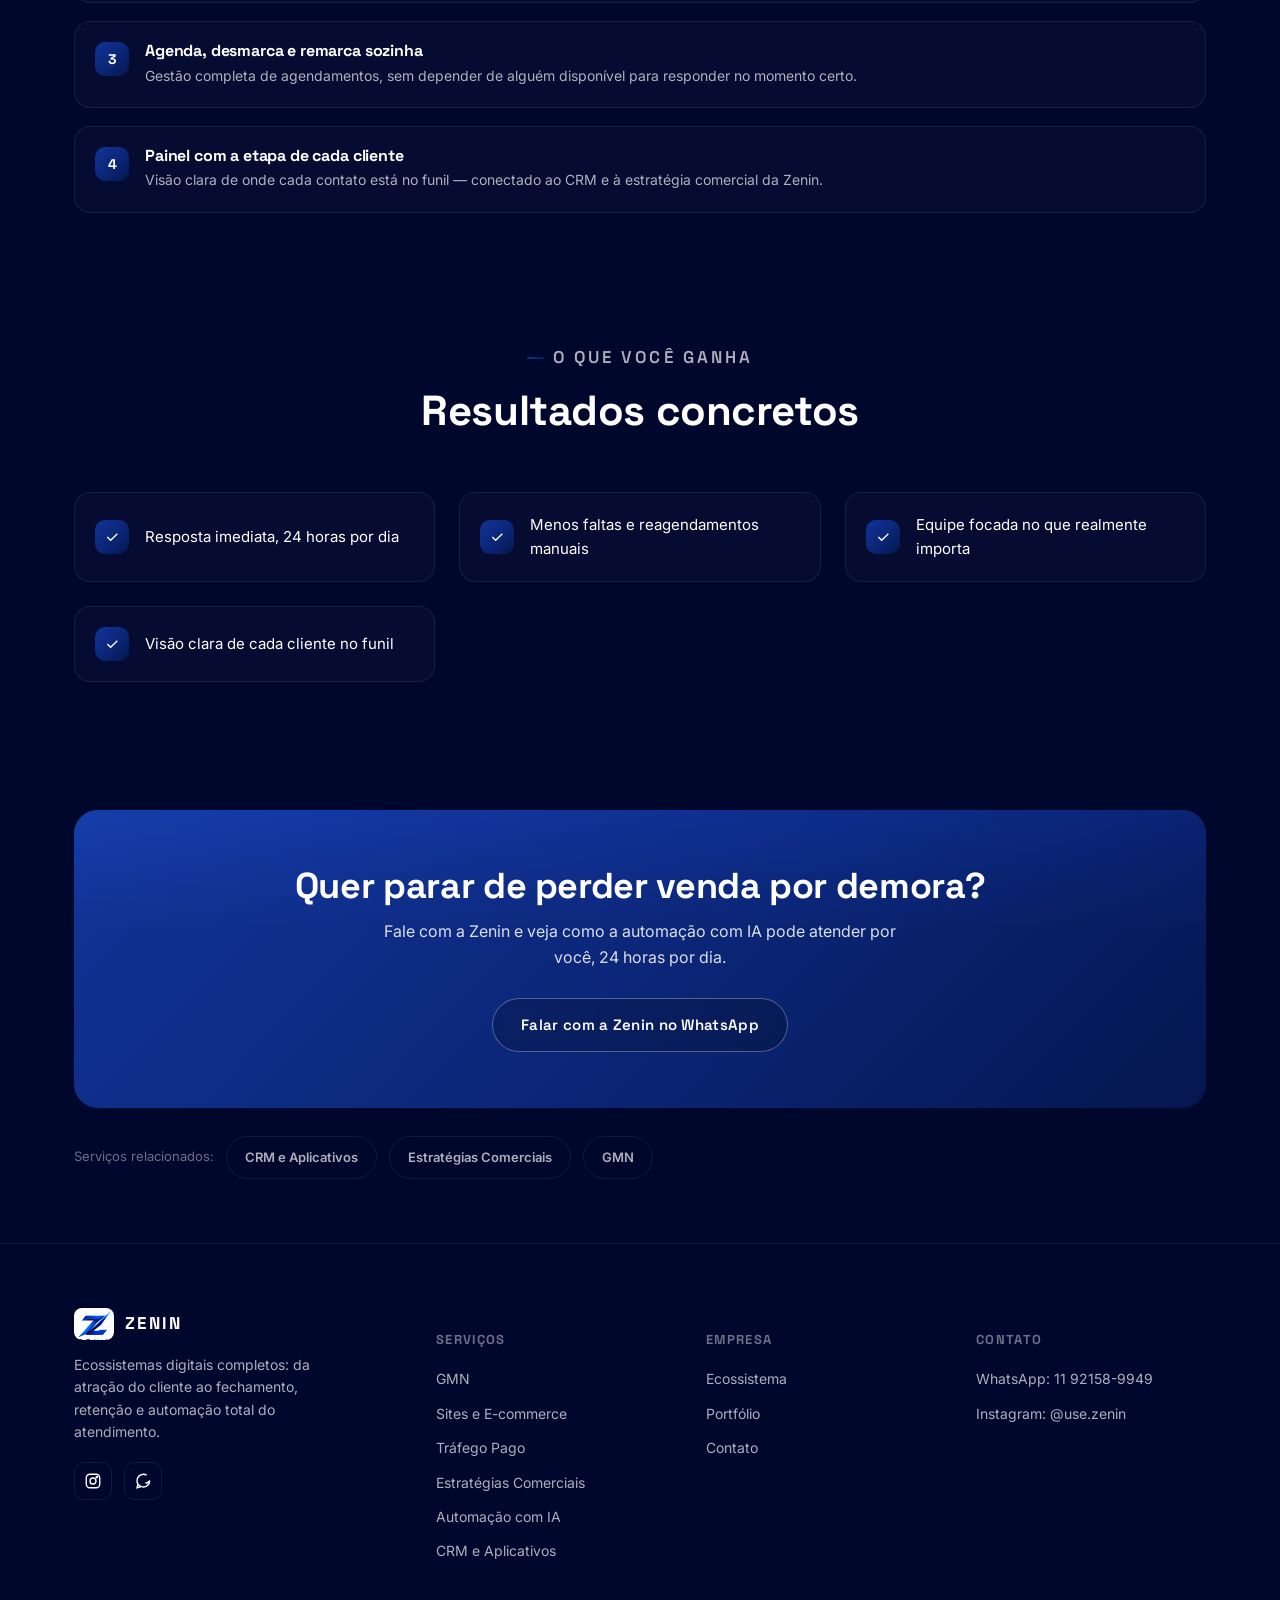
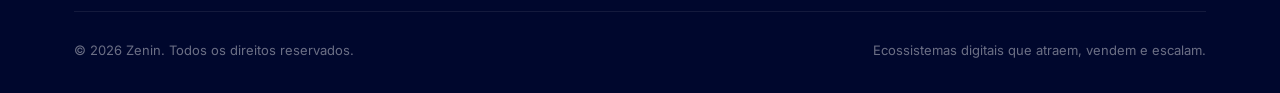
==== commit 4aa15069: "Usa versão da logo com fundo branco no header e footer" ====
--- a/servicos/automacao-ia.html
+++ b/servicos/automacao-ia.html
@@ -16,7 +16,7 @@
 <header class="header">
   <div class="container">
     <a href="../index.html" class="brand">
-      <span class="brand-mark"><img src="../assets/logo.png" alt="Zenin"></span><span class="brand-word">ZENIN</span>
+      <span class="brand-mark"><img src="../assets/logo-light-bg.png" alt="Zenin"></span><span class="brand-word">ZENIN</span>
     </a>
     <nav class="nav">
       <li class="has-dropdown" style="list-style:none;">
@@ -186,7 +186,7 @@
     <div class="footer-top">
       <div class="footer-brand">
         <a href="../index.html" class="brand">
-          <span class="brand-mark"><img src="../assets/logo.png" alt="Zenin"></span><span class="brand-word">ZENIN</span>
+          <span class="brand-mark"><img src="../assets/logo-light-bg.png" alt="Zenin"></span><span class="brand-word">ZENIN</span>
         </a>
         <p>Ecossistemas digitais completos: da atração do cliente ao fechamento, retenção e automação total do atendimento.</p>
         <div class="footer-social">
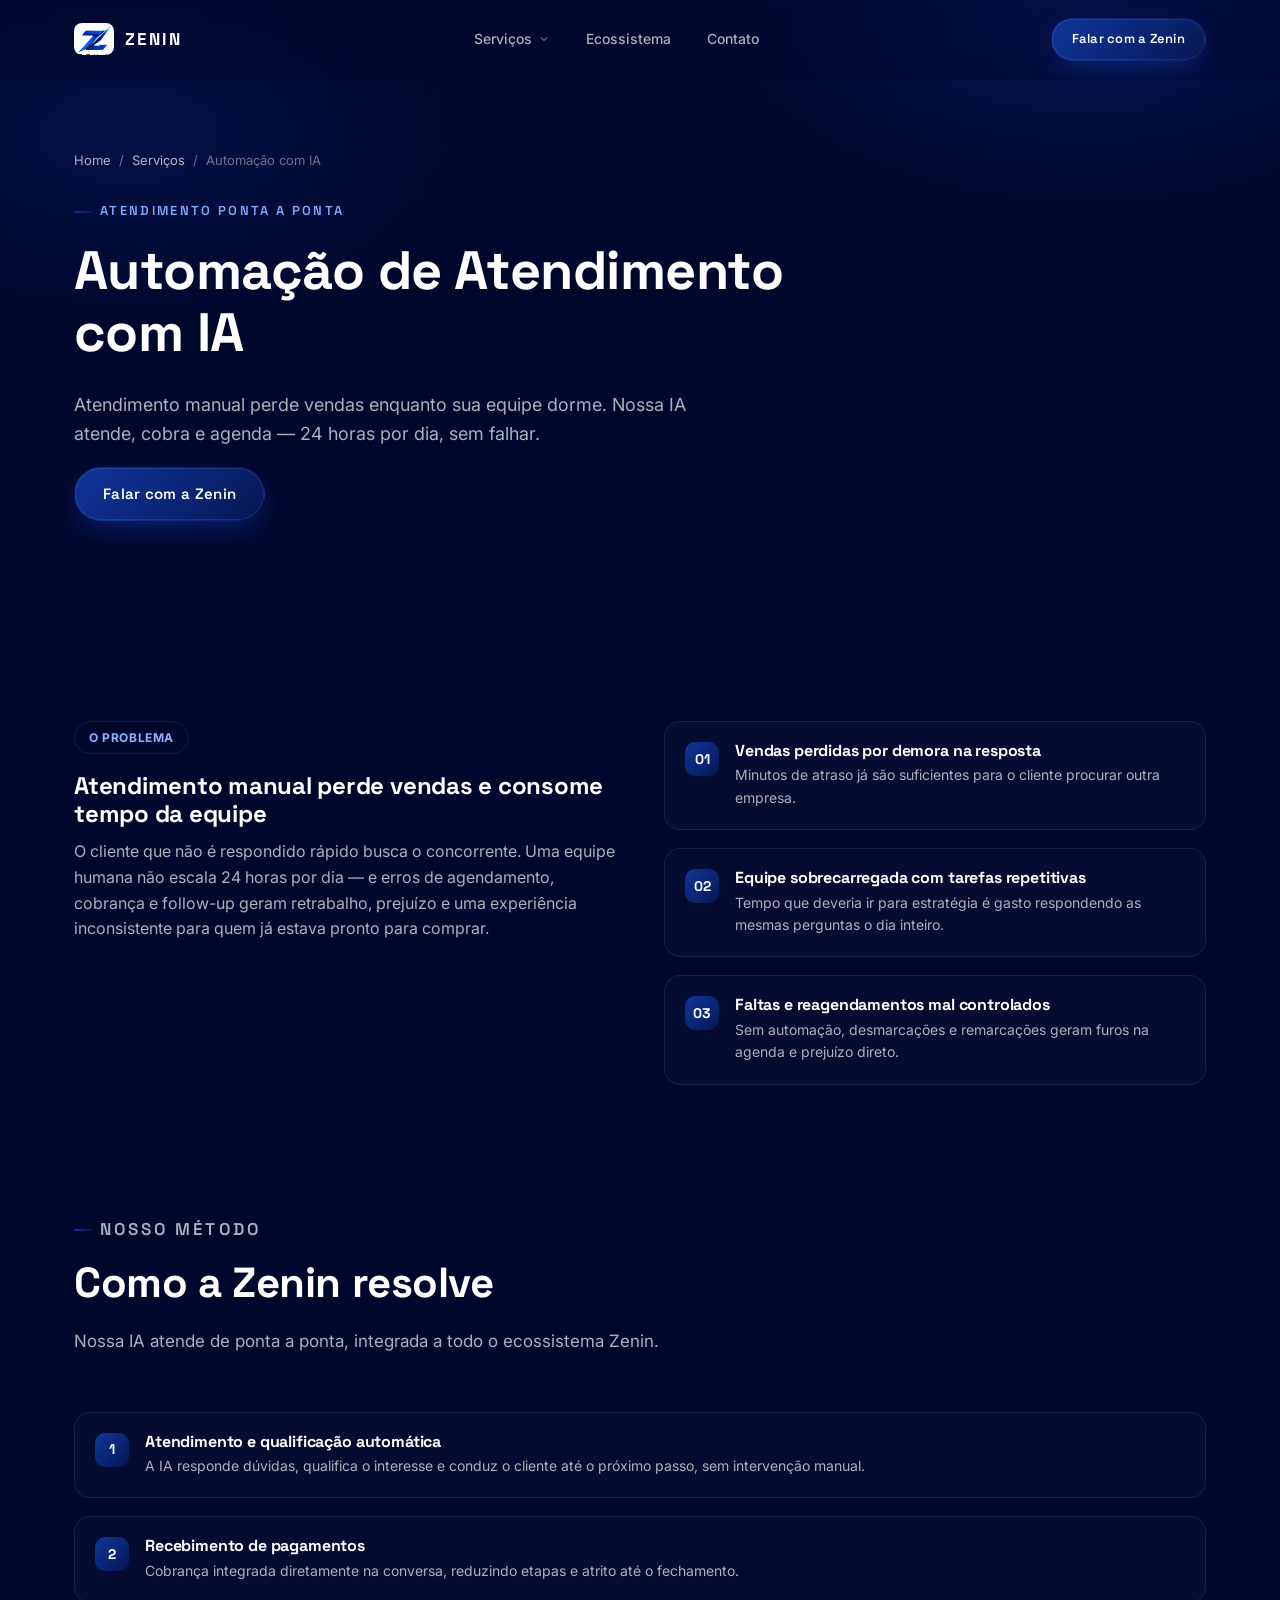
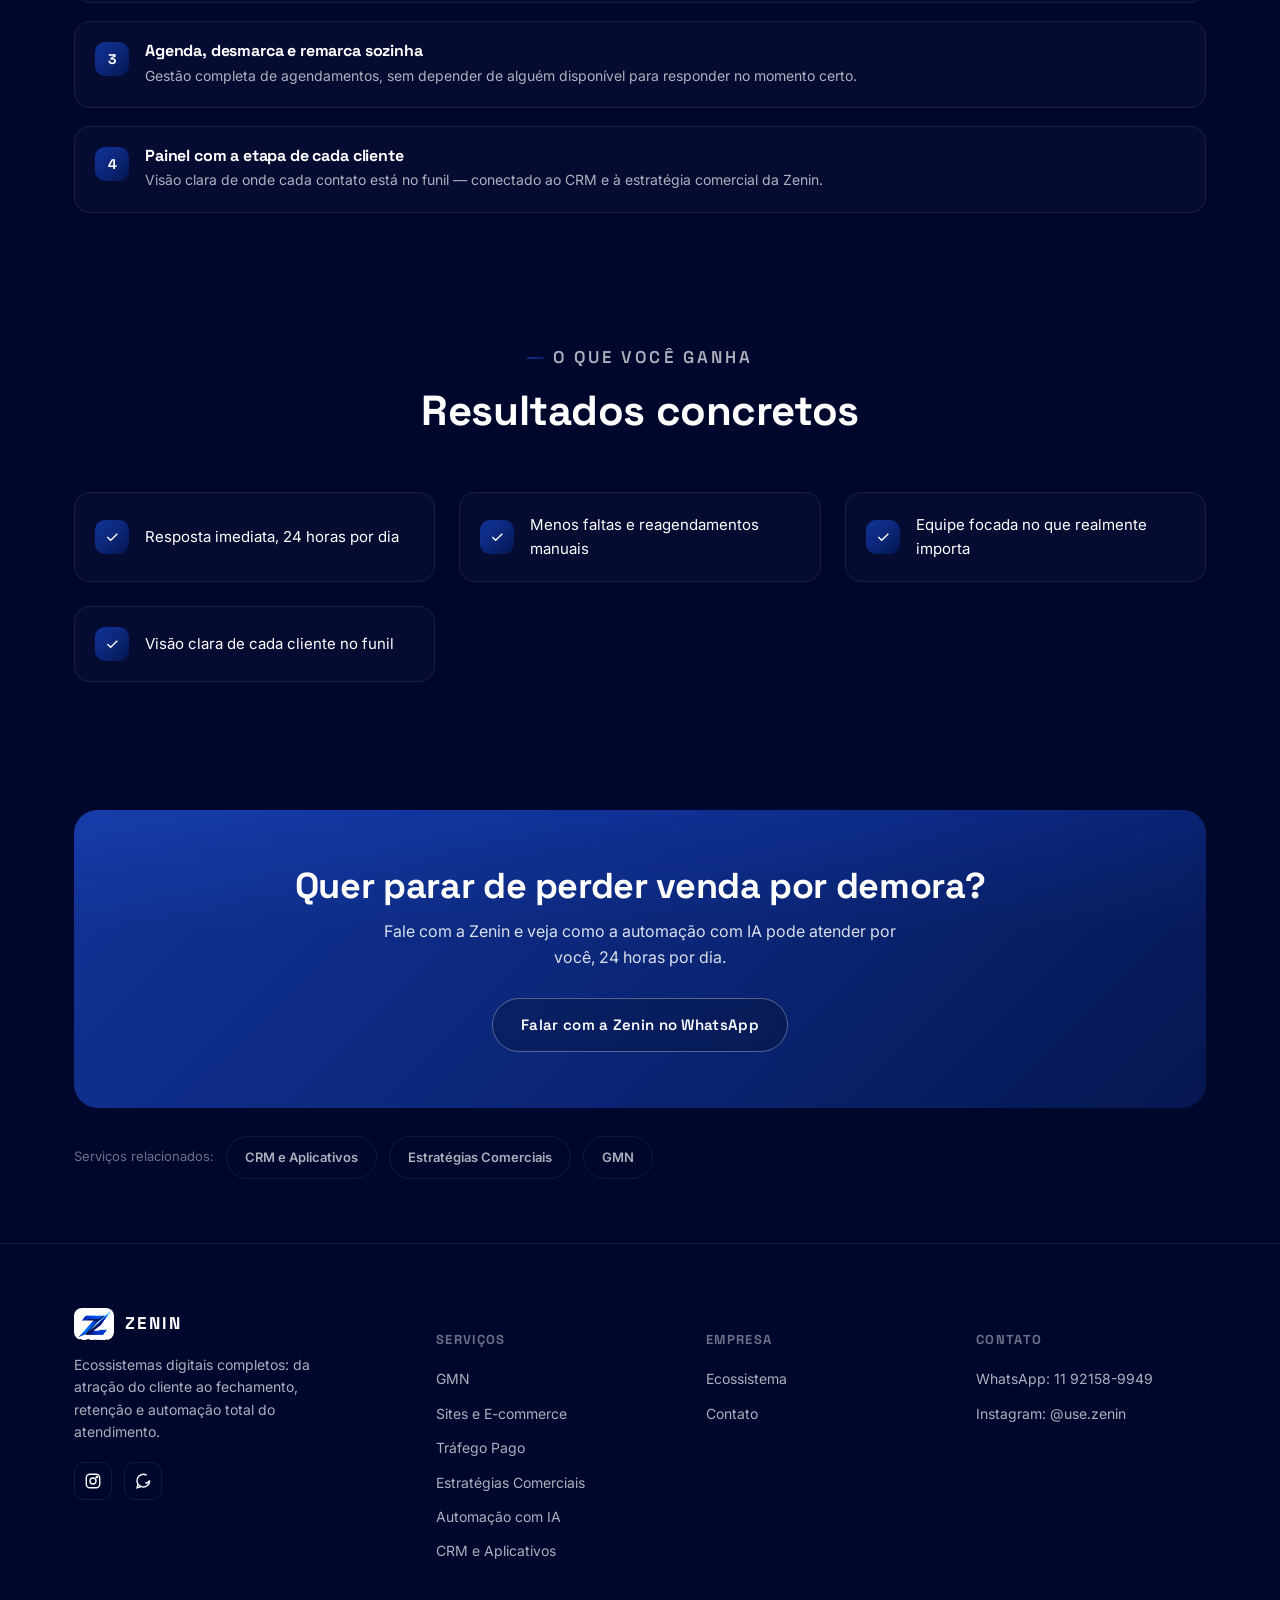
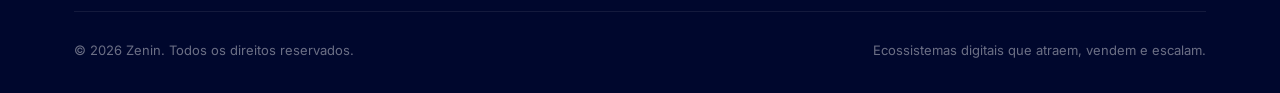
==== commit c9a84e1e: "Remove seção Portfólio da home (ainda sem cases para exibir)" ====
--- a/servicos/automacao-ia.html
+++ b/servicos/automacao-ia.html
@@ -33,7 +33,6 @@
         </div>
       </li>
       <a href="../index.html#ecossistema" class="nav-link">Ecossistema</a>
-      <a href="../index.html#portfolio" class="nav-link">Portfólio</a>
       <a href="../index.html#contato" class="nav-link">Contato</a>
     </nav>
     <div class="header-actions">
@@ -213,7 +212,6 @@
         <h5>Empresa</h5>
         <div class="footer-links">
           <a href="../index.html#ecossistema">Ecossistema</a>
-          <a href="../index.html#portfolio">Portfólio</a>
           <a href="../index.html#contato">Contato</a>
         </div>
       </div>
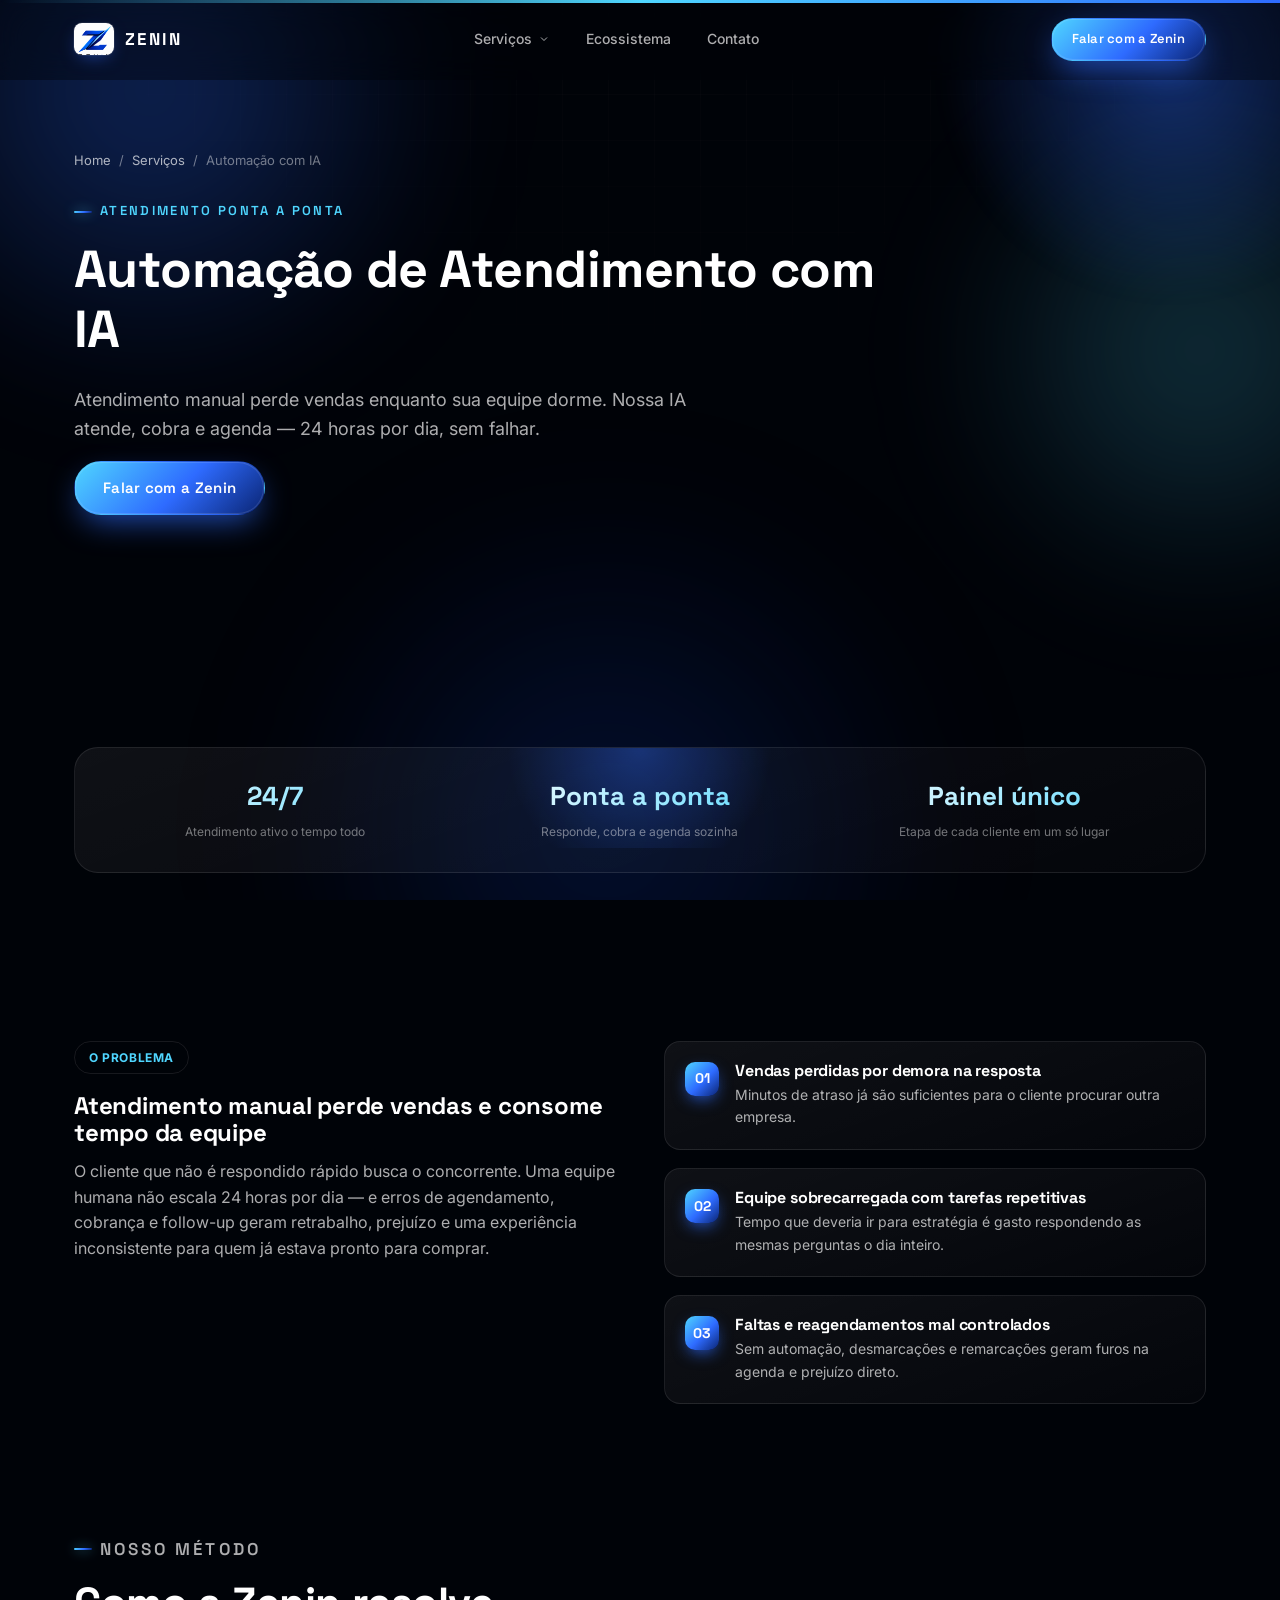
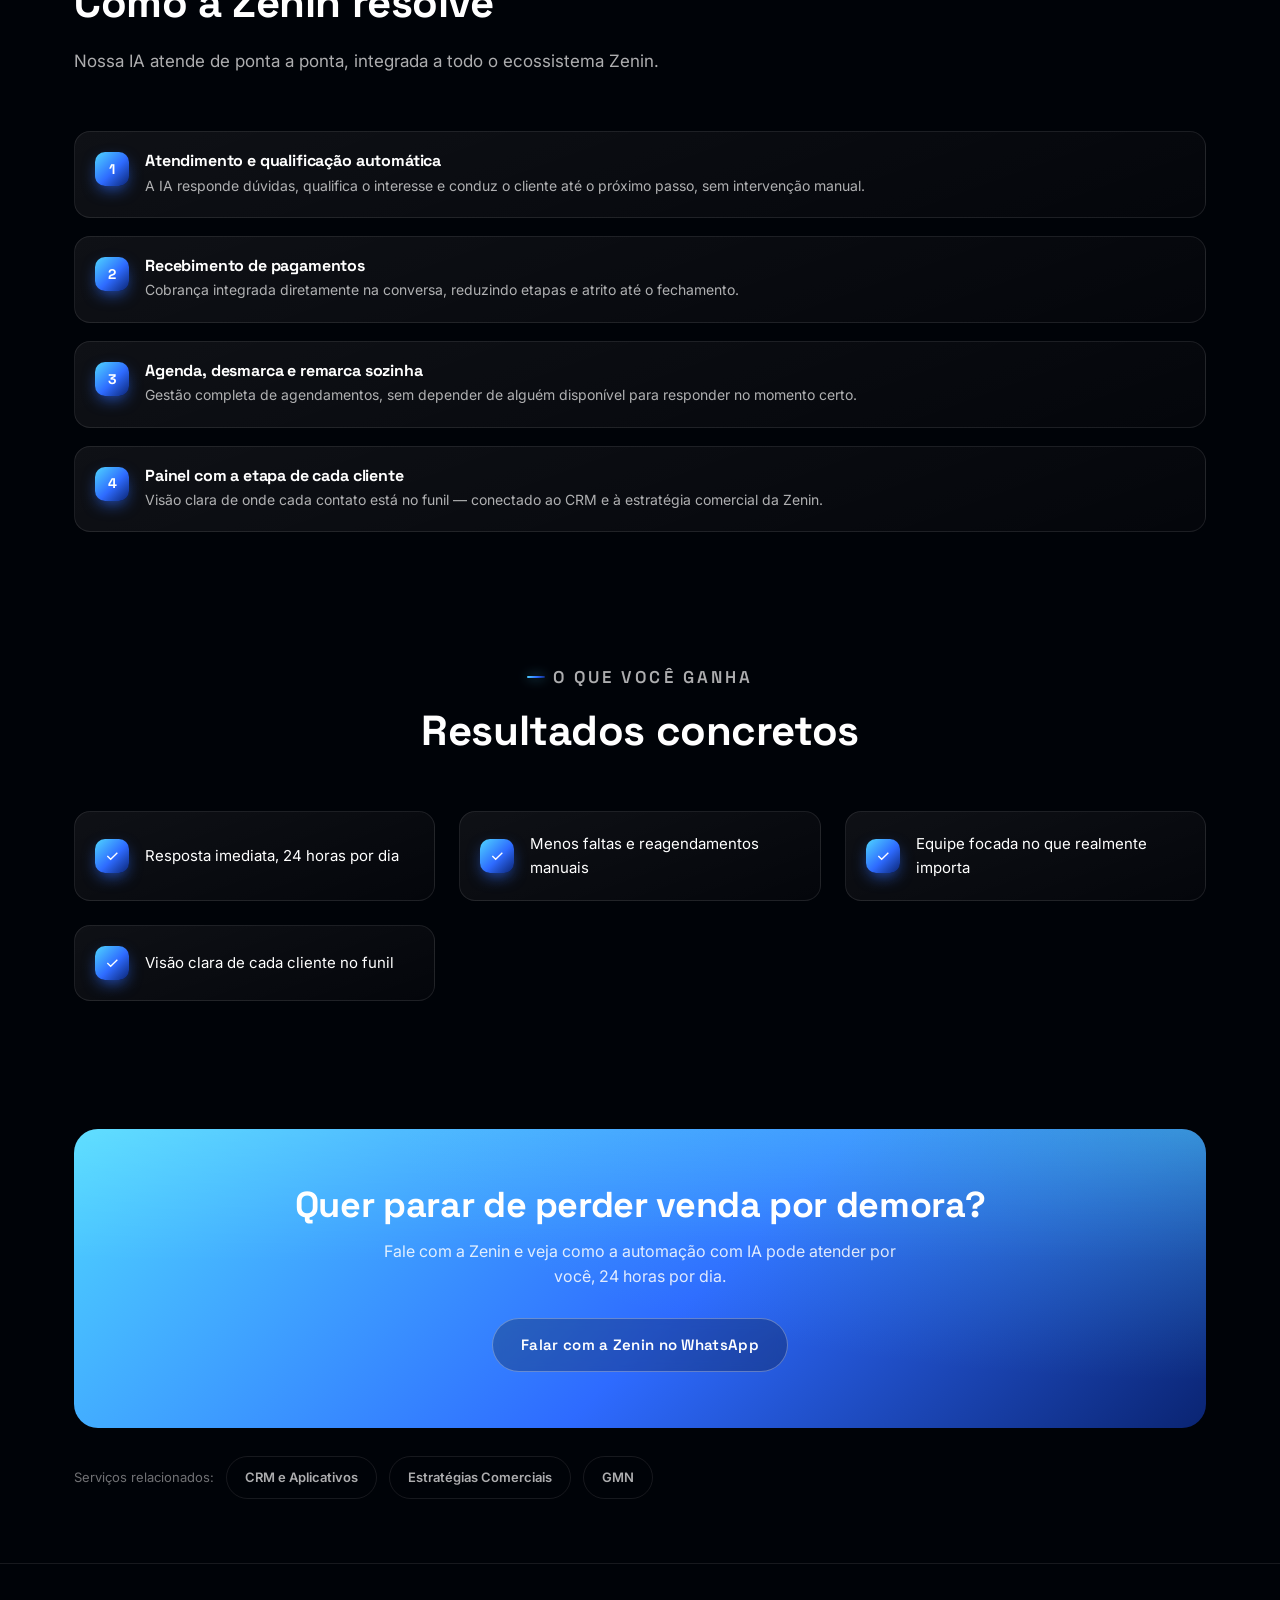
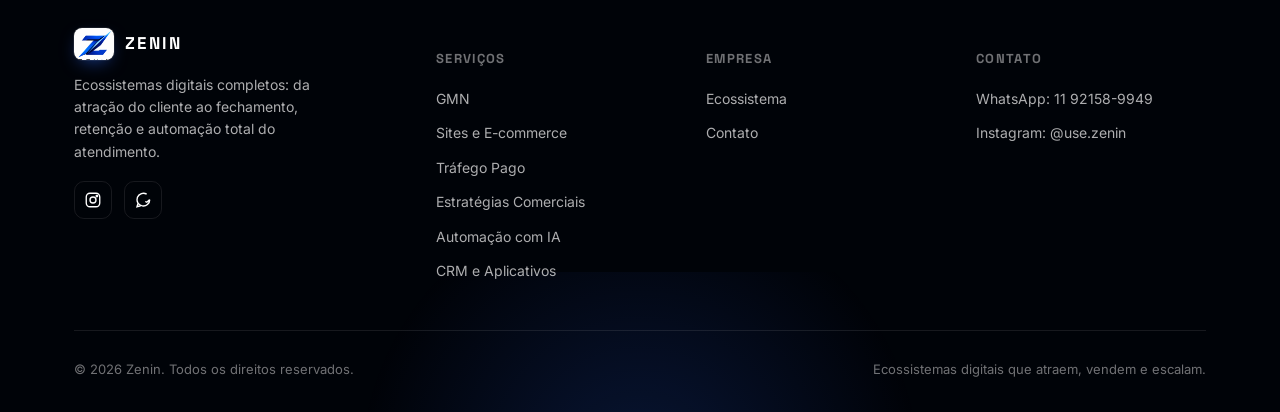
==== commit 2f1c98a5: "Redesenha identidade visual: mais moderna, viva e premium Substitui a paleta azul-marinho apagada po" ====
--- a/servicos/automacao-ia.html
+++ b/servicos/automacao-ia.html
@@ -12,6 +12,8 @@
 <link rel="stylesheet" href="../css/style.css">
 </head>
 <body>
+
+<div class="aurora" aria-hidden="true"><span></span><span></span><span></span></div>
 
 <header class="header">
   <div class="container">
@@ -36,7 +38,7 @@
       <a href="../index.html#contato" class="nav-link">Contato</a>
     </nav>
     <div class="header-actions">
-      <a href="https://wa.me/5511921589949?text=Ol%C3%A1%20Zenin%2C%20quero%20saber%20mais%20sobre%20os%20servi%C3%A7os" target="_blank" rel="noopener" class="btn btn--primary btn--sm">Falar com a Zenin</a>
+      <a href="https://wa.me/5511921589949?text=Ol%C3%A1%20Zenin%2C%20quero%20saber%20mais%20sobre%20os%20servi%C3%A7os" target="_blank" rel="noopener" class="btn btn--primary btn--sm"><span class="cta-full">Falar com a Zenin</span><span class="cta-short">Falar</span></a>
       <button class="nav-toggle" aria-label="Abrir menu" aria-expanded="false">
         <span></span><span></span><span></span>
       </button>
@@ -54,6 +56,16 @@
     <p class="lead">Atendimento manual perde vendas enquanto sua equipe dorme. Nossa IA atende, cobra e agenda — 24 horas por dia, sem falhar.</p>
     <div class="hero-actions">
       <a href="https://wa.me/5511921589949?text=Ol%C3%A1%20Zenin%2C%20quero%20saber%20mais%20sobre%20automa%C3%A7%C3%A3o%20de%20atendimento%20com%20IA" target="_blank" rel="noopener" class="btn btn--primary">Falar com a Zenin</a>
+    </div>
+  </div>
+</section>
+
+<section class="section--tight">
+  <div class="container">
+    <div class="stat-strip" data-reveal>
+      <div><strong>24/7</strong><span>Atendimento ativo o tempo todo</span></div>
+      <div><strong>Ponta a ponta</strong><span>Responde, cobra e agenda sozinha</span></div>
+      <div><strong>Painel único</strong><span>Etapa de cada cliente em um só lugar</span></div>
     </div>
   </div>
 </section>
--- a/css/style.css
+++ b/css/style.css
@@ -1,32 +1,37 @@
 /* =========================================================
-   ZENIN — Design System
+   ZENIN — Design System v2
    ========================================================= */
 
 :root{
-  /* Paleta oficial */
+  /* Paleta oficial (identidade da marca) */
   --rich-black: #00072D;
   --navy-dark: #051650;
   --blue-bangladesh: #0A2472;
   --blue-caribbean: #123499;
   --white: #FFFFFF;
 
-  /* Derivados */
-  --bg: var(--rich-black);
-  --bg-alt: #010a3a;
-  --surface: rgba(18, 52, 153, 0.10);
-  --surface-strong: rgba(10, 36, 114, 0.35);
-  --border-soft: rgba(255, 255, 255, 0.08);
-  --border-glow: rgba(56, 130, 246, 0.55);
+  /* Azul vivo — energia, brilho, "avanço" */
+  --accent-cyan: #4FD6FF;
+  --accent-vivid: #2E6BFF;
+  --accent-vivid-2: #5B8CFF;
+
+  /* Base / superfícies */
+  --true-black: #000308;
+  --bg: var(--true-black);
+  --surface: rgba(46, 107, 255, 0.08);
+  --surface-strong: rgba(10, 36, 114, 0.30);
+  --glass: linear-gradient(160deg, rgba(255,255,255,0.06), rgba(255,255,255,0.015));
+  --border-soft: rgba(255, 255, 255, 0.09);
+  --border-glow: rgba(79, 214, 255, 0.55);
   --text: var(--white);
   --text-muted: rgba(255, 255, 255, 0.68);
-  --text-faint: rgba(255, 255, 255, 0.42);
-  --accent: var(--blue-caribbean);
-  --accent-soft: rgba(18, 52, 153, 0.35);
-  --glow: #3b7cff;
-
-  --gradient-accent: linear-gradient(135deg, var(--blue-caribbean) 0%, var(--blue-bangladesh) 60%, var(--navy-dark) 100%);
-  --gradient-hero: radial-gradient(60% 60% at 50% 0%, rgba(18,52,153,0.45) 0%, rgba(0,7,45,0) 70%);
-  --gradient-metal: linear-gradient(180deg, rgba(255,255,255,0.18), rgba(255,255,255,0) 40%);
+  --text-faint: rgba(255, 255, 255, 0.44);
+  --accent: var(--accent-vivid);
+
+  --gradient-accent: linear-gradient(135deg, var(--accent-cyan) 0%, var(--accent-vivid) 55%, var(--blue-bangladesh) 100%);
+  --gradient-accent-2: linear-gradient(135deg, var(--accent-vivid-2) 0%, var(--accent-vivid) 100%);
+  --gradient-text: linear-gradient(120deg, #ffffff 10%, var(--accent-cyan) 55%, var(--accent-vivid-2) 100%);
+  --gradient-metal: linear-gradient(180deg, rgba(255,255,255,0.22), rgba(255,255,255,0) 45%);
 
   --font-heading: 'Space Grotesk', 'Inter', sans-serif;
   --font-body: 'Inter', sans-serif;
@@ -36,7 +41,7 @@
   --radius-md: 16px;
   --radius-lg: 24px;
 
-  --shadow-glow: 0 0 0 1px rgba(255,255,255,0.04), 0 20px 60px -20px rgba(18,52,153,0.55);
+  --shadow-glow: 0 0 0 1px rgba(255,255,255,0.05), 0 24px 70px -20px rgba(46,107,255,0.45);
   --transition: 0.35s cubic-bezier(.2,.7,.2,1);
 }
 
@@ -75,6 +80,7 @@
 }
 
 .eyebrow{
+  position: relative;
   display: inline-flex;
   align-items: center;
   gap: 8px;
@@ -83,7 +89,7 @@
   font-weight: 600;
   letter-spacing: 0.18em;
   text-transform: uppercase;
-  color: #7fa6ff;
+  color: var(--accent-cyan);
   margin-bottom: 16px;
 }
 .eyebrow::before{
@@ -92,6 +98,7 @@
   height: 2px;
   background: var(--gradient-accent);
   border-radius: 2px;
+  box-shadow: 0 0 12px rgba(79,214,255,0.7);
 }
 
 .section{
@@ -114,28 +121,87 @@
   font-size: 17px;
 }
 
-/* ---------- Background texture ---------- */
+/* ---------- Top accent line ---------- */
+html::before{
+  content: '';
+  position: fixed;
+  top: 0; left: 0; right: 0;
+  height: 3px;
+  background: linear-gradient(90deg, transparent, var(--accent-cyan), var(--accent-vivid), var(--accent-cyan), transparent);
+  background-size: 200% 100%;
+  z-index: 1200;
+  pointer-events: none;
+  animation: topline 6s linear infinite;
+}
+@keyframes topline{
+  0%{ background-position: 0% 0; }
+  100%{ background-position: 200% 0; }
+}
+
+/* ---------- Background atmosphere ---------- */
 body::before{
   content: '';
   position: fixed;
   inset: 0;
-  z-index: -2;
-  background:
-    radial-gradient(50% 40% at 85% 0%, rgba(18,52,153,0.35), transparent 60%),
-    radial-gradient(45% 35% at 10% 15%, rgba(10,36,114,0.35), transparent 60%),
-    var(--rich-black);
+  z-index: -3;
+  background: var(--true-black);
 }
 body::after{
   content: '';
+  position: fixed;
+  inset: -10%;
+  z-index: -2;
+  pointer-events: none;
+  background-image:
+    linear-gradient(rgba(255,255,255,0.028) 1px, transparent 1px),
+    linear-gradient(90deg, rgba(255,255,255,0.028) 1px, transparent 1px);
+  background-size: 46px 46px;
+  mask-image: radial-gradient(65% 55% at 50% 0%, rgba(0,0,0,0.85), transparent 78%);
+}
+
+.aurora{
   position: fixed;
   inset: 0;
   z-index: -1;
   pointer-events: none;
-  background-image:
-    linear-gradient(rgba(255,255,255,0.025) 1px, transparent 1px),
-    linear-gradient(90deg, rgba(255,255,255,0.025) 1px, transparent 1px);
-  background-size: 48px 48px;
-  mask-image: radial-gradient(60% 50% at 50% 0%, rgba(0,0,0,0.9), transparent 80%);
+  overflow: hidden;
+}
+.aurora span{
+  position: absolute;
+  border-radius: 50%;
+  filter: blur(70px);
+  opacity: 0.55;
+  will-change: transform;
+}
+.aurora span:nth-child(1){
+  width: 620px; height: 620px;
+  top: -220px; left: -160px;
+  background: radial-gradient(circle, rgba(46,107,255,0.65), transparent 70%);
+  animation: driftA 22s ease-in-out infinite;
+}
+.aurora span:nth-child(2){
+  width: 520px; height: 520px;
+  top: 10%; right: -180px;
+  background: radial-gradient(circle, rgba(79,214,255,0.45), transparent 70%);
+  animation: driftB 26s ease-in-out infinite;
+}
+.aurora span:nth-child(3){
+  width: 700px; height: 700px;
+  bottom: -280px; left: 20%;
+  background: radial-gradient(circle, rgba(10,36,114,0.75), transparent 70%);
+  animation: driftC 30s ease-in-out infinite;
+}
+@keyframes driftA{
+  0%, 100%{ transform: translate(0,0) scale(1); }
+  50%{ transform: translate(60px, 40px) scale(1.12); }
+}
+@keyframes driftB{
+  0%, 100%{ transform: translate(0,0) scale(1); }
+  50%{ transform: translate(-50px, 60px) scale(1.08); }
+}
+@keyframes driftC{
+  0%, 100%{ transform: translate(0,0) scale(1); }
+  50%{ transform: translate(40px, -50px) scale(1.1); }
 }
 
 /* ---------- Buttons ---------- */
@@ -158,11 +224,11 @@
 .btn--primary{
   background: var(--gradient-accent);
   color: var(--white);
-  box-shadow: 0 0 0 1px rgba(255,255,255,0.08) inset, 0 10px 30px -8px rgba(18,52,153,0.8);
+  box-shadow: 0 0 0 1px rgba(255,255,255,0.12) inset, 0 12px 32px -8px rgba(46,107,255,0.75), 0 0 0px rgba(79,214,255,0);
 }
 .btn--primary:hover{
   transform: translateY(-2px);
-  box-shadow: 0 0 0 1px rgba(255,255,255,0.14) inset, 0 0 32px rgba(59,124,255,0.55), 0 16px 36px -10px rgba(18,52,153,0.9);
+  box-shadow: 0 0 0 1px rgba(255,255,255,0.18) inset, 0 0 40px rgba(79,214,255,0.6), 0 18px 40px -10px rgba(46,107,255,0.9);
 }
 .btn--ghost{
   background: rgba(255,255,255,0.03);
@@ -172,7 +238,7 @@
 }
 .btn--ghost:hover{
   border-color: var(--border-glow);
-  box-shadow: 0 0 24px rgba(59,124,255,0.25);
+  box-shadow: 0 0 28px rgba(79,214,255,0.3);
   transform: translateY(-2px);
 }
 .btn--sm{ padding: 10px 20px; font-size: 13px; }
@@ -185,21 +251,22 @@
   top: 0; left: 0; right: 0;
   z-index: 1000;
   padding: 18px 0;
-  background: rgba(0, 7, 45, 0.35);
+  background: rgba(0, 3, 8, 0.4);
   border-bottom: 1px solid transparent;
-  backdrop-filter: blur(14px);
+  backdrop-filter: blur(16px);
   transition: background var(--transition), border-color var(--transition), padding var(--transition);
 }
 .header.is-scrolled{
   padding: 12px 0;
-  background: rgba(0, 7, 45, 0.82);
+  background: rgba(0, 3, 8, 0.86);
   border-bottom-color: var(--border-soft);
 }
 .header .container{
   display: flex;
   align-items: center;
   justify-content: space-between;
-  gap: 24px;
+  gap: 12px;
+  flex-wrap: nowrap;
 }
 .brand{
   display: flex;
@@ -218,6 +285,7 @@
   overflow: hidden;
   border-radius: 8px;
   flex-shrink: 0;
+  box-shadow: 0 0 0 1px rgba(255,255,255,0.08), 0 6px 18px -6px rgba(46,107,255,0.6);
 }
 .brand-mark img{
   display: block;
@@ -247,7 +315,7 @@
 }
 .nav-link:hover, .nav-link.is-active{
   color: var(--white);
-  background: rgba(255,255,255,0.06);
+  background: rgba(255,255,255,0.07);
 }
 
 .has-dropdown{ position: relative; }
@@ -260,7 +328,7 @@
   top: calc(100% + 10px);
   left: 0;
   min-width: 300px;
-  background: rgba(5, 11, 48, 0.98);
+  background: rgba(3, 8, 20, 0.98);
   border: 1px solid var(--border-soft);
   border-radius: var(--radius-md);
   padding: 10px;
@@ -292,13 +360,15 @@
   font-weight: 400;
   color: var(--text-faint);
 }
-.dropdown a:hover{ background: rgba(18,52,153,0.28); }
+.dropdown a:hover{ background: rgba(46,107,255,0.25); }
 
 .header-actions{
   display: flex;
   align-items: center;
-  gap: 14px;
-}
+  gap: 10px;
+  flex-shrink: 0;
+}
+.cta-short{ display: none; }
 
 .nav-toggle{
   display: none;
@@ -310,6 +380,7 @@
   border-radius: 10px;
   border: 1px solid var(--border-soft);
   background: rgba(255,255,255,0.03);
+  flex-shrink: 0;
 }
 .nav-toggle span{
   display: block;
@@ -329,33 +400,24 @@
   min-height: 100vh;
   display: flex;
   align-items: center;
-  padding: 160px 0 100px;
+  padding: 150px 0 80px;
   overflow: hidden;
 }
-.hero::before{
-  content: '';
-  position: absolute;
-  inset: -20% -10% auto;
-  height: 700px;
-  background: var(--gradient-hero);
-  pointer-events: none;
-  animation: heroGlow 10s ease-in-out infinite alternate;
-}
-@keyframes heroGlow{
-  from{ opacity: 0.7; transform: translateY(0) scale(1); }
-  to{ opacity: 1; transform: translateY(20px) scale(1.05); }
-}
-.hero-content{
+.hero .container{
+  display: grid;
+  grid-template-columns: 1fr;
+  gap: 56px;
+  align-items: center;
   position: relative;
   z-index: 2;
-  max-width: 780px;
-}
+}
+.hero-content{ max-width: 640px; }
 .hero h1{
-  font-size: clamp(36px, 6vw, 68px);
+  font-size: clamp(34px, 5.6vw, 62px);
   margin-bottom: 24px;
 }
 .hero h1 .accent{
-  background: linear-gradient(120deg, #ffffff 10%, #7fa6ff 60%, var(--blue-caribbean) 100%);
+  background: var(--gradient-text);
   -webkit-background-clip: text;
   background-clip: text;
   color: transparent;
@@ -364,24 +426,24 @@
   font-size: clamp(16px, 2vw, 19px);
   color: var(--text-muted);
   max-width: 560px;
-  margin-bottom: 40px;
+  margin-bottom: 36px;
 }
 .hero-actions{
   display: flex;
   flex-wrap: wrap;
   gap: 16px;
-  margin-bottom: 56px;
+  margin-bottom: 48px;
 }
 .hero-stats{
   display: flex;
   flex-wrap: wrap;
-  gap: 40px;
+  gap: 36px;
 }
 .hero-stats div strong{
   display: block;
   font-family: var(--font-heading);
   font-size: 28px;
-  background: linear-gradient(120deg, #ffffff, #9db8ff);
+  background: linear-gradient(120deg, #ffffff, var(--accent-cyan));
   -webkit-background-clip: text;
   background-clip: text;
   color: transparent;
@@ -392,30 +454,152 @@
   letter-spacing: 0.03em;
 }
 
-.hero-mark{
+/* ---------- Hero visual (painel/mockup) ---------- */
+.hero-visual{
+  position: relative;
+  display: flex;
+  justify-content: center;
+  z-index: 2;
+}
+.hv-glow{
   position: absolute;
-  right: -8%;
-  top: 50%;
-  transform: translateY(-50%);
-  width: 620px;
-  opacity: 0.18;
-  filter: drop-shadow(0 0 80px rgba(18,52,153,0.9));
-  z-index: 1;
-  pointer-events: none;
-  animation: markFloat 8s ease-in-out infinite;
-}
-@keyframes markFloat{
-  0%, 100%{ transform: translateY(-50%) rotate(0deg); }
-  50%{ transform: translateY(-54%) rotate(2deg); }
-}
+  width: 420px;
+  height: 420px;
+  border-radius: 50%;
+  background: radial-gradient(circle, rgba(46,107,255,0.45), transparent 70%);
+  filter: blur(20px);
+  z-index: -1;
+  animation: hvGlowPulse 6s ease-in-out infinite;
+}
+@keyframes hvGlowPulse{
+  0%, 100%{ opacity: 0.55; transform: scale(1); }
+  50%{ opacity: 0.85; transform: scale(1.08); }
+}
+.hv-card{
+  position: relative;
+  width: 100%;
+  max-width: 400px;
+  background: linear-gradient(165deg, rgba(16,26,58,0.9), rgba(3,8,20,0.92));
+  border: 1px solid rgba(255,255,255,0.1);
+  border-radius: var(--radius-lg);
+  padding: 22px;
+  backdrop-filter: blur(18px);
+  box-shadow: 0 30px 80px -24px rgba(0,0,0,0.7), 0 0 0 1px rgba(255,255,255,0.04) inset, 0 0 60px -10px rgba(46,107,255,0.35);
+  animation: hvFloat 7s ease-in-out infinite;
+}
+@keyframes hvFloat{
+  0%, 100%{ transform: translateY(0); }
+  50%{ transform: translateY(-10px); }
+}
+.hv-card-head{
+  display: flex;
+  align-items: center;
+  gap: 8px;
+  margin-bottom: 18px;
+}
+.hv-dot{ width: 8px; height: 8px; border-radius: 50%; background: rgba(255,255,255,0.18); }
+.hv-dot:nth-child(1){ background: #ff6767; }
+.hv-dot:nth-child(2){ background: #ffcf5c; }
+.hv-dot:nth-child(3){ background: #59e394; }
+.hv-title{
+  margin-left: 6px;
+  font-family: var(--font-heading);
+  font-size: 12px;
+  letter-spacing: 0.08em;
+  text-transform: uppercase;
+  color: var(--text-faint);
+}
+.hv-chart{
+  border-radius: var(--radius-md);
+  background: rgba(255,255,255,0.03);
+  border: 1px solid rgba(255,255,255,0.06);
+  padding: 12px 12px 4px;
+  margin-bottom: 16px;
+}
+.hv-chart svg{ width: 100%; height: 90px; display: block; }
+.hv-line{
+  stroke-dasharray: 480;
+  stroke-dashoffset: 480;
+  transition: stroke-dashoffset 1.6s cubic-bezier(.2,.7,.2,1);
+}
+.hv-area{
+  opacity: 0;
+  transition: opacity 1.2s ease 0.4s;
+}
+[data-reveal].is-visible .hv-line{ stroke-dashoffset: 0; }
+[data-reveal].is-visible .hv-area{ opacity: 1; }
+
+.hv-stats{
+  display: grid;
+  grid-template-columns: 1fr 1fr;
+  gap: 10px;
+  margin-bottom: 18px;
+}
+.hv-stat{
+  padding: 12px;
+  border-radius: var(--radius-sm);
+  background: rgba(255,255,255,0.03);
+  border: 1px solid rgba(255,255,255,0.06);
+}
+.hv-num{
+  display: block;
+  font-family: var(--font-heading);
+  font-weight: 700;
+  font-size: 18px;
+  background: linear-gradient(120deg, var(--accent-cyan), var(--accent-vivid-2));
+  -webkit-background-clip: text;
+  background-clip: text;
+  color: transparent;
+}
+.hv-label{ font-size: 11px; color: var(--text-faint); }
+
+.hv-funnel{ display: flex; flex-direction: column; gap: 10px; }
+.hv-funnel-row{
+  display: grid;
+  grid-template-columns: 66px 1fr;
+  align-items: center;
+  gap: 10px;
+  font-size: 11px;
+  color: var(--text-muted);
+}
+.hv-bar{
+  height: 7px;
+  border-radius: 999px;
+  background: rgba(255,255,255,0.07);
+  overflow: hidden;
+}
+.hv-bar i{
+  display: block;
+  height: 100%;
+  width: 0;
+  border-radius: 999px;
+  background: var(--gradient-accent-2);
+  box-shadow: 0 0 10px rgba(79,214,255,0.6);
+  transition: width 1.4s cubic-bezier(.2,.7,.2,1);
+}
+[data-reveal].is-visible .hv-bar i{ width: var(--w, 0%); }
 
 /* small page hero (service pages) */
 .page-hero{
   padding: 150px 0 80px;
   position: relative;
-}
+  overflow: hidden;
+}
+.page-hero::before{
+  content: '';
+  position: absolute;
+  top: -160px;
+  right: -120px;
+  width: 460px;
+  height: 460px;
+  border-radius: 50%;
+  background: radial-gradient(circle, rgba(46,107,255,0.4), transparent 70%);
+  filter: blur(10px);
+  pointer-events: none;
+}
+.page-hero .container{ position: relative; z-index: 1; }
 .page-hero .eyebrow{ margin-bottom: 18px; }
-.page-hero h1{ font-size: clamp(32px, 5vw, 54px); max-width: 820px; }
+.page-hero h1{ font-size: clamp(30px, 5vw, 52px); max-width: 820px; }
 .page-hero p.lead{ color: var(--text-muted); font-size: 18px; max-width: 640px; }
 .breadcrumbs{
   display: flex;
@@ -424,6 +608,7 @@
   font-size: 13px;
   color: var(--text-faint);
   margin-bottom: 24px;
+  flex-wrap: wrap;
 }
 .breadcrumbs a{ color: var(--text-muted); }
 .breadcrumbs a:hover{ color: var(--white); }
@@ -437,7 +622,7 @@
 
 .card{
   position: relative;
-  background: linear-gradient(160deg, rgba(255,255,255,0.04), rgba(255,255,255,0.01));
+  background: var(--glass);
   border: 1px solid var(--border-soft);
   border-radius: var(--radius-lg);
   padding: 32px;
@@ -446,9 +631,10 @@
 .card:hover{
   transform: translateY(-6px);
   border-color: var(--border-glow);
-  box-shadow: 0 0 0 1px rgba(56,130,246,0.15), 0 24px 50px -20px rgba(18,52,153,0.6);
+  box-shadow: 0 0 0 1px rgba(79,214,255,0.2), 0 26px 60px -20px rgba(46,107,255,0.55);
 }
 .card-icon{
+  position: relative;
   width: 52px;
   height: 52px;
   display: flex;
@@ -457,7 +643,7 @@
   border-radius: 14px;
   background: var(--gradient-accent);
   margin-bottom: 22px;
-  box-shadow: 0 8px 24px -6px rgba(18,52,153,0.9);
+  box-shadow: 0 10px 28px -6px rgba(46,107,255,0.85), 0 0 0 1px rgba(255,255,255,0.1) inset;
 }
 .card-icon svg{ width: 26px; height: 26px; color: var(--white); }
 .card h3{ font-size: 20px; margin-bottom: 10px; }
@@ -468,7 +654,7 @@
   gap: 8px;
   font-size: 14px;
   font-weight: 600;
-  color: #8fb1ff;
+  color: var(--accent-cyan);
   transition: gap var(--transition), color var(--transition);
 }
 .card-link svg{ width: 14px; height: 14px; transition: transform var(--transition); }
@@ -488,9 +674,10 @@
   top: 34px;
   left: 6%;
   right: 6%;
-  height: 1px;
-  background: linear-gradient(90deg, transparent, var(--border-glow), transparent);
+  height: 2px;
+  background: linear-gradient(90deg, transparent, var(--border-glow), var(--accent-vivid), var(--border-glow), transparent);
   z-index: 0;
+  opacity: 0.7;
 }
 .flow-step{
   position: relative;
@@ -506,17 +693,25 @@
   align-items: center;
   justify-content: center;
   border-radius: 50%;
-  background: var(--rich-black);
+  background: radial-gradient(circle at 30% 20%, rgba(79,214,255,0.25), rgba(0,3,8,0.95));
   border: 1px solid var(--border-glow);
-  box-shadow: 0 0 24px rgba(59,124,255,0.35);
+  box-shadow: 0 0 28px rgba(46,107,255,0.5), 0 0 0 1px rgba(255,255,255,0.04) inset;
   font-family: var(--font-heading);
   font-weight: 700;
   font-size: 20px;
+  animation: nodePulse 4s ease-in-out infinite;
+}
+.flow-step:nth-child(2) .num{ animation-delay: .3s; }
+.flow-step:nth-child(3) .num{ animation-delay: .6s; }
+.flow-step:nth-child(4) .num{ animation-delay: .9s; }
+@keyframes nodePulse{
+  0%, 100%{ box-shadow: 0 0 20px rgba(46,107,255,0.4), 0 0 0 1px rgba(255,255,255,0.04) inset; }
+  50%{ box-shadow: 0 0 34px rgba(79,214,255,0.65), 0 0 0 1px rgba(255,255,255,0.06) inset; }
 }
 .flow-step h4{ font-size: 16px; margin-bottom: 6px; }
 .flow-step p{ font-size: 13px; color: var(--text-faint); margin: 0; }
 
-/* ---------- Portfolio ---------- */
+/* ---------- Portfolio (reservado para uso futuro) ---------- */
 .grid--portfolio{ grid-template-columns: repeat(auto-fit, minmax(280px, 1fr)); }
 .portfolio-card{
   border-radius: var(--radius-lg);
@@ -537,7 +732,7 @@
   letter-spacing: 0.04em;
   color: rgba(255,255,255,0.85);
   background:
-    radial-gradient(80% 100% at 10% 0%, rgba(59,124,255,0.35), transparent 60%),
+    radial-gradient(80% 100% at 10% 0%, rgba(79,214,255,0.35), transparent 60%),
     var(--gradient-accent);
   position: relative;
   overflow: hidden;
@@ -560,7 +755,7 @@
   font-weight: 700;
   letter-spacing: 0.08em;
   text-transform: uppercase;
-  color: #8fb1ff;
+  color: var(--accent-cyan);
   margin-bottom: 10px;
 }
 .portfolio-body h3{ font-size: 18px; margin-bottom: 8px; }
@@ -573,10 +768,21 @@
   gap: 40px;
 }
 .contact-panel{
+  position: relative;
   border-radius: var(--radius-lg);
   border: 1px solid var(--border-soft);
-  background: var(--surface);
+  background: var(--glass);
   padding: 36px;
+  overflow: hidden;
+}
+.contact-panel::before{
+  content: '';
+  position: absolute;
+  top: -120px; right: -120px;
+  width: 280px; height: 280px;
+  border-radius: 50%;
+  background: radial-gradient(circle, rgba(46,107,255,0.3), transparent 70%);
+  pointer-events: none;
 }
 .contact-panel h3{ font-size: 22px; }
 .contact-list{ display: flex; flex-direction: column; gap: 16px; margin-top: 24px; }
@@ -592,13 +798,14 @@
   font-weight: 600;
   transition: border-color var(--transition), background var(--transition);
 }
-.contact-list a:hover{ border-color: var(--border-glow); background: rgba(18,52,153,0.18); }
+.contact-list a:hover{ border-color: var(--border-glow); background: rgba(46,107,255,0.16); }
 .contact-list .ic{
   width: 40px; height: 40px;
   border-radius: 10px;
   display: flex; align-items: center; justify-content: center;
   background: var(--gradient-accent);
   flex-shrink: 0;
+  box-shadow: 0 6px 18px -4px rgba(46,107,255,0.8);
 }
 .contact-list .ic svg{ width: 20px; height: 20px; }
 .contact-list small{ display: block; font-weight: 400; color: var(--text-faint); font-size: 12px; margin-top: 2px; }
@@ -626,7 +833,7 @@
 .form-group textarea:focus{
   outline: none;
   border-color: var(--border-glow);
-  box-shadow: 0 0 0 3px rgba(18,52,153,0.25);
+  box-shadow: 0 0 0 3px rgba(46,107,255,0.25);
 }
 .form-group textarea{ resize: vertical; min-height: 120px; }
 .form-note{ font-size: 13px; color: var(--text-faint); margin-top: 14px; text-align: center; }
@@ -646,7 +853,9 @@
 .cta-band{
   border-radius: var(--radius-lg);
   padding: 56px;
-  background: var(--gradient-accent);
+  background:
+    radial-gradient(120% 140% at 100% 0%, rgba(79,214,255,0.35), transparent 60%),
+    var(--gradient-accent);
   position: relative;
   overflow: hidden;
   text-align: center;
@@ -660,8 +869,8 @@
 .cta-band > *{ position: relative; z-index: 1; }
 .cta-band h2{ font-size: clamp(24px, 4vw, 36px); margin-bottom: 12px; }
 .cta-band p{ color: rgba(255,255,255,0.85); max-width: 520px; margin-inline: auto; margin-bottom: 28px; }
-.cta-band .btn--ghost{ background: rgba(0,0,0,0.2); border-color: rgba(255,255,255,0.3); }
-.cta-band .btn--ghost:hover{ background: rgba(0,0,0,0.32); }
+.cta-band .btn--ghost{ background: rgba(0,0,0,0.25); border-color: rgba(255,255,255,0.3); }
+.cta-band .btn--ghost:hover{ background: rgba(0,0,0,0.38); }
 .cta-actions{ display: flex; gap: 16px; justify-content: center; flex-wrap: wrap; }
 
 .related-links{
@@ -669,6 +878,7 @@
   flex-wrap: wrap;
   gap: 12px;
   margin-top: 28px;
+  align-items: center;
 }
 .related-links a{
   padding: 10px 18px;
@@ -682,7 +892,7 @@
 .related-links a:hover{
   border-color: var(--border-glow);
   color: var(--white);
-  background: rgba(18,52,153,0.18);
+  background: rgba(46,107,255,0.18);
 }
 
 /* ---------- Service page content blocks ---------- */
@@ -702,7 +912,7 @@
   font-weight: 700;
   letter-spacing: 0.05em;
   text-transform: uppercase;
-  color: #8fb1ff;
+  color: var(--accent-cyan);
   margin-bottom: 18px;
 }
 .pain-list, .steps-list, .results-list{
@@ -716,7 +926,12 @@
   padding: 20px;
   border-radius: var(--radius-md);
   border: 1px solid var(--border-soft);
-  background: rgba(255,255,255,0.02);
+  background: var(--glass);
+  transition: border-color var(--transition), transform var(--transition);
+}
+.pain-item:hover, .step-item:hover, .result-item:hover{
+  border-color: var(--border-glow);
+  transform: translateX(4px);
 }
 .pain-item .mark, .step-item .mark, .result-item .mark{
   flex-shrink: 0;
@@ -730,6 +945,7 @@
   font-weight: 700;
   font-size: 14px;
   background: var(--gradient-accent);
+  box-shadow: 0 6px 16px -4px rgba(46,107,255,0.8);
 }
 .pain-item h4, .step-item h4{ font-size: 16px; margin-bottom: 4px; }
 .pain-item p, .step-item p{ font-size: 14px; color: var(--text-muted); margin: 0; }
@@ -745,14 +961,28 @@
   padding: 28px;
   border-radius: var(--radius-lg);
   border: 1px solid var(--border-soft);
-  background: var(--surface);
-}
-.stat-strip div{ text-align: center; }
+  background: var(--glass);
+  position: relative;
+  overflow: hidden;
+}
+.stat-strip::before{
+  content: '';
+  position: absolute;
+  top: -100px; left: 50%;
+  transform: translateX(-50%);
+  width: 320px; height: 200px;
+  background: radial-gradient(circle, rgba(46,107,255,0.35), transparent 70%);
+  pointer-events: none;
+}
+.stat-strip div{ position: relative; z-index: 1; text-align: center; }
 .stat-strip strong{
   display: block;
   font-family: var(--font-heading);
   font-size: 26px;
-  color: var(--white);
+  background: linear-gradient(120deg, #ffffff, var(--accent-cyan));
+  -webkit-background-clip: text;
+  background-clip: text;
+  color: transparent;
 }
 .stat-strip span{ font-size: 12px; color: var(--text-faint); }
 
@@ -761,7 +991,18 @@
   border-top: 1px solid var(--border-soft);
   padding: 64px 0 32px;
   position: relative;
-}
+  overflow: hidden;
+}
+.footer::before{
+  content: '';
+  position: absolute;
+  bottom: -260px; left: 50%;
+  transform: translateX(-50%);
+  width: 700px; height: 400px;
+  background: radial-gradient(circle, rgba(46,107,255,0.18), transparent 70%);
+  pointer-events: none;
+}
+.footer .container{ position: relative; z-index: 1; }
 .footer-top{
   display: grid;
   grid-template-columns: 1.4fr 1fr 1fr 1fr;
@@ -778,7 +1019,7 @@
   display: flex; align-items: center; justify-content: center;
   transition: border-color var(--transition), background var(--transition);
 }
-.footer-social a:hover{ border-color: var(--border-glow); background: rgba(18,52,153,0.2); }
+.footer-social a:hover{ border-color: var(--border-glow); background: rgba(46,107,255,0.2); }
 .footer-social svg{ width: 18px; height: 18px; }
 
 .footer h5{
@@ -817,9 +1058,20 @@
 [data-reveal="fade"]{ transform: none; }
 
 /* ---------- Responsive ---------- */
+@media (min-width: 640px){
+  .hv-card{ max-width: 420px; }
+}
+
 @media (min-width: 900px){
   .two-col{ grid-template-columns: 1fr 1fr; }
   .contact-grid{ grid-template-columns: 1fr 1fr; }
+}
+
+@media (min-width: 960px){
+  .hero .container{
+    grid-template-columns: 1.05fr 0.95fr;
+    gap: 40px;
+  }
 }
 
 @media (max-width: 960px){
@@ -835,10 +1087,12 @@
     left: 0; right: 0;
     margin: 12px 16px 0;
     padding: 12px;
-    background: rgba(2, 9, 44, 0.98);
+    background: rgba(2, 6, 16, 0.98);
     border: 1px solid var(--border-soft);
     border-radius: var(--radius-md);
     box-shadow: var(--shadow-glow);
+    max-height: calc(100vh - 100px);
+    overflow-y: auto;
   }
   .nav.is-open .nav-link{ width: 100%; }
   .nav.is-open .has-dropdown{ width: 100%; }
@@ -854,15 +1108,36 @@
   }
   .nav.is-open .has-dropdown.is-open .dropdown{ display: flex; flex-direction: column; }
 
-  .hero-mark{ display: none; }
+  .hero{ min-height: 0; }
+  .hero-content{ max-width: 100%; }
+  .hero-visual{ margin-top: 8px; }
   .flow{ grid-template-columns: 1fr; gap: 32px; }
   .flow::before{ display: none; }
   .footer-top{ grid-template-columns: 1fr 1fr; gap: 32px; }
 }
 
 @media (max-width: 560px){
-  .section{ padding: 72px 0; }
+  .section{ padding: 64px 0; }
   .footer-top{ grid-template-columns: 1fr; }
-  .hero{ padding: 130px 0 72px; }
-  .cta-band{ padding: 36px 24px; }
-}
+  .hero{ padding: 118px 0 56px; }
+  .hero-actions{ flex-direction: column; }
+  .hero-actions .btn{ width: 100%; }
+  .hero-stats{ gap: 24px; }
+  .cta-band{ padding: 32px 22px; }
+  .cta-actions .btn{ width: 100%; }
+  .hv-card{ padding: 18px; }
+  .aurora span{ opacity: 0.35; }
+}
+
+@media (max-width: 480px){
+  .brand-word{ font-size: 15px; letter-spacing: 0.1em; }
+  .header .container{ gap: 8px; }
+  .header-actions{ gap: 8px; }
+  .btn--sm{ padding: 10px 14px; }
+  .cta-full{ display: none; }
+  .cta-short{ display: inline; }
+}
+
+@media (max-width: 360px){
+  .brand-word{ display: none; }
+}
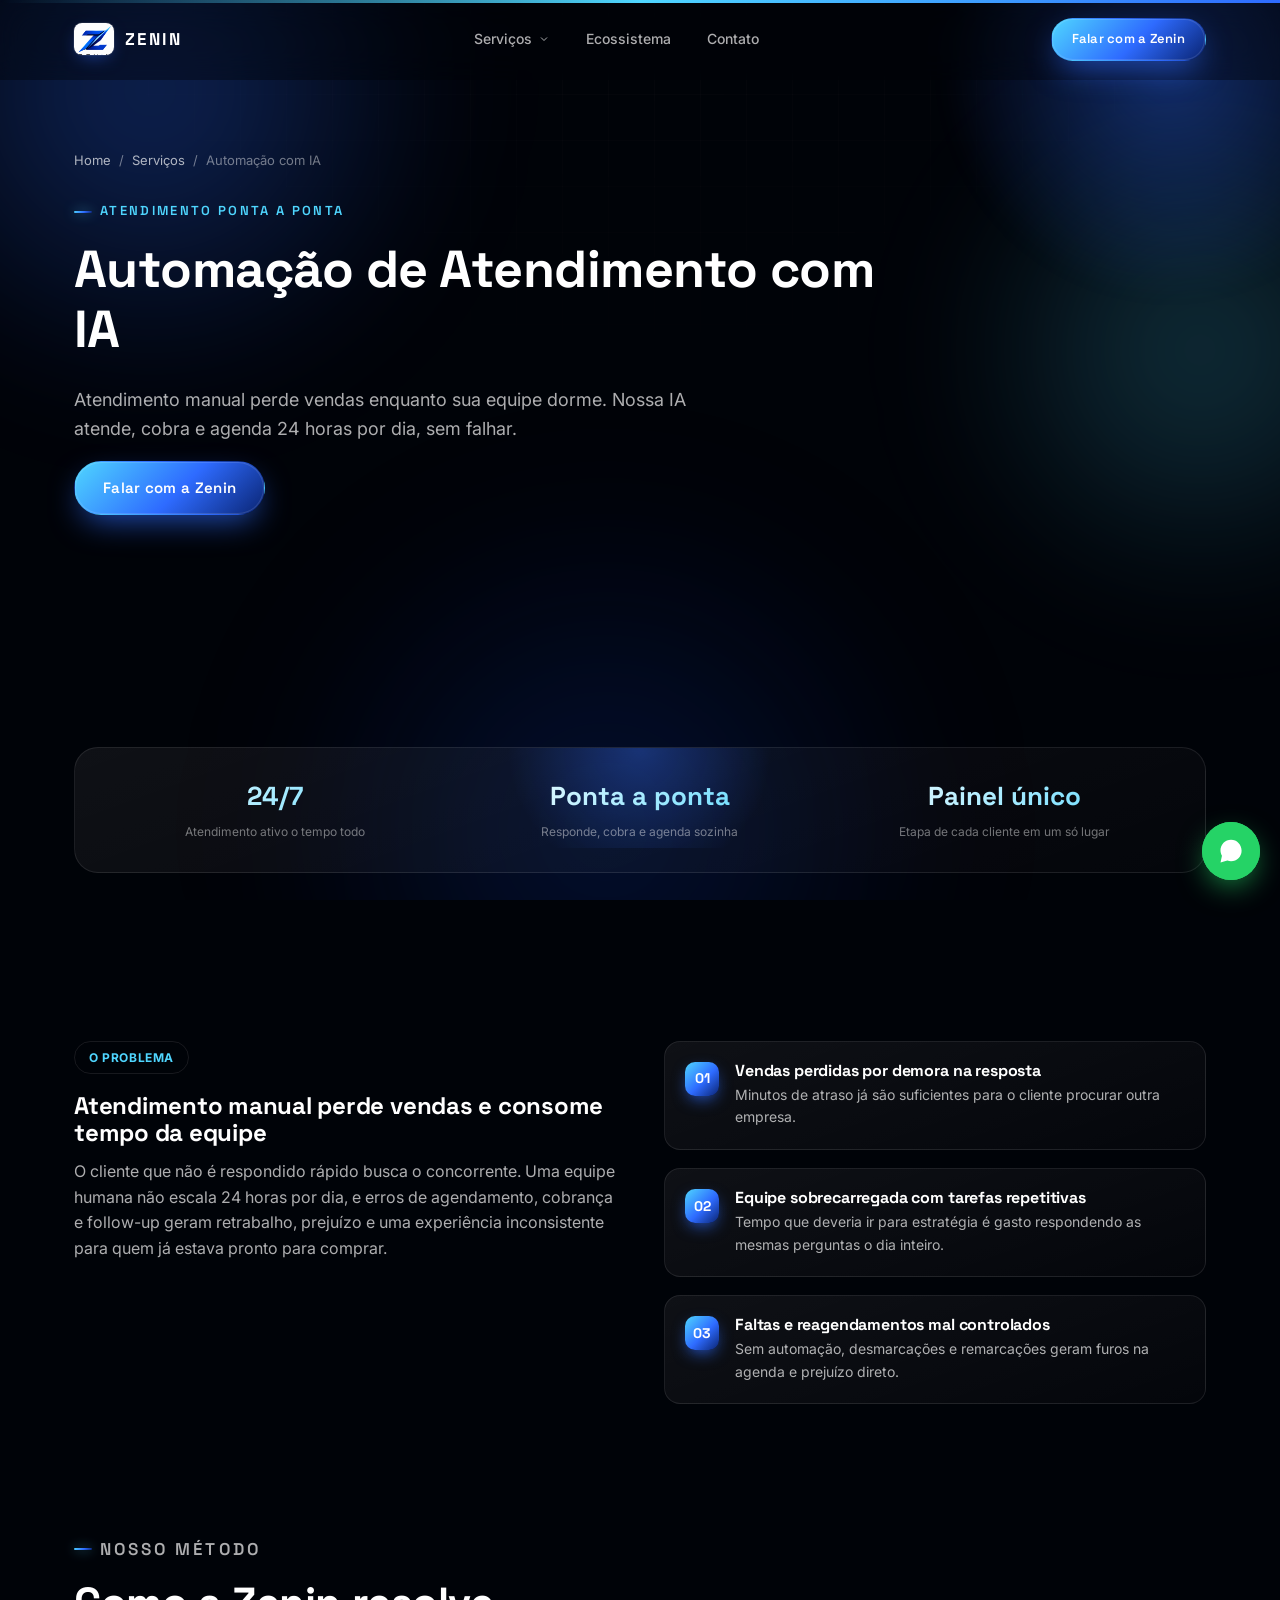
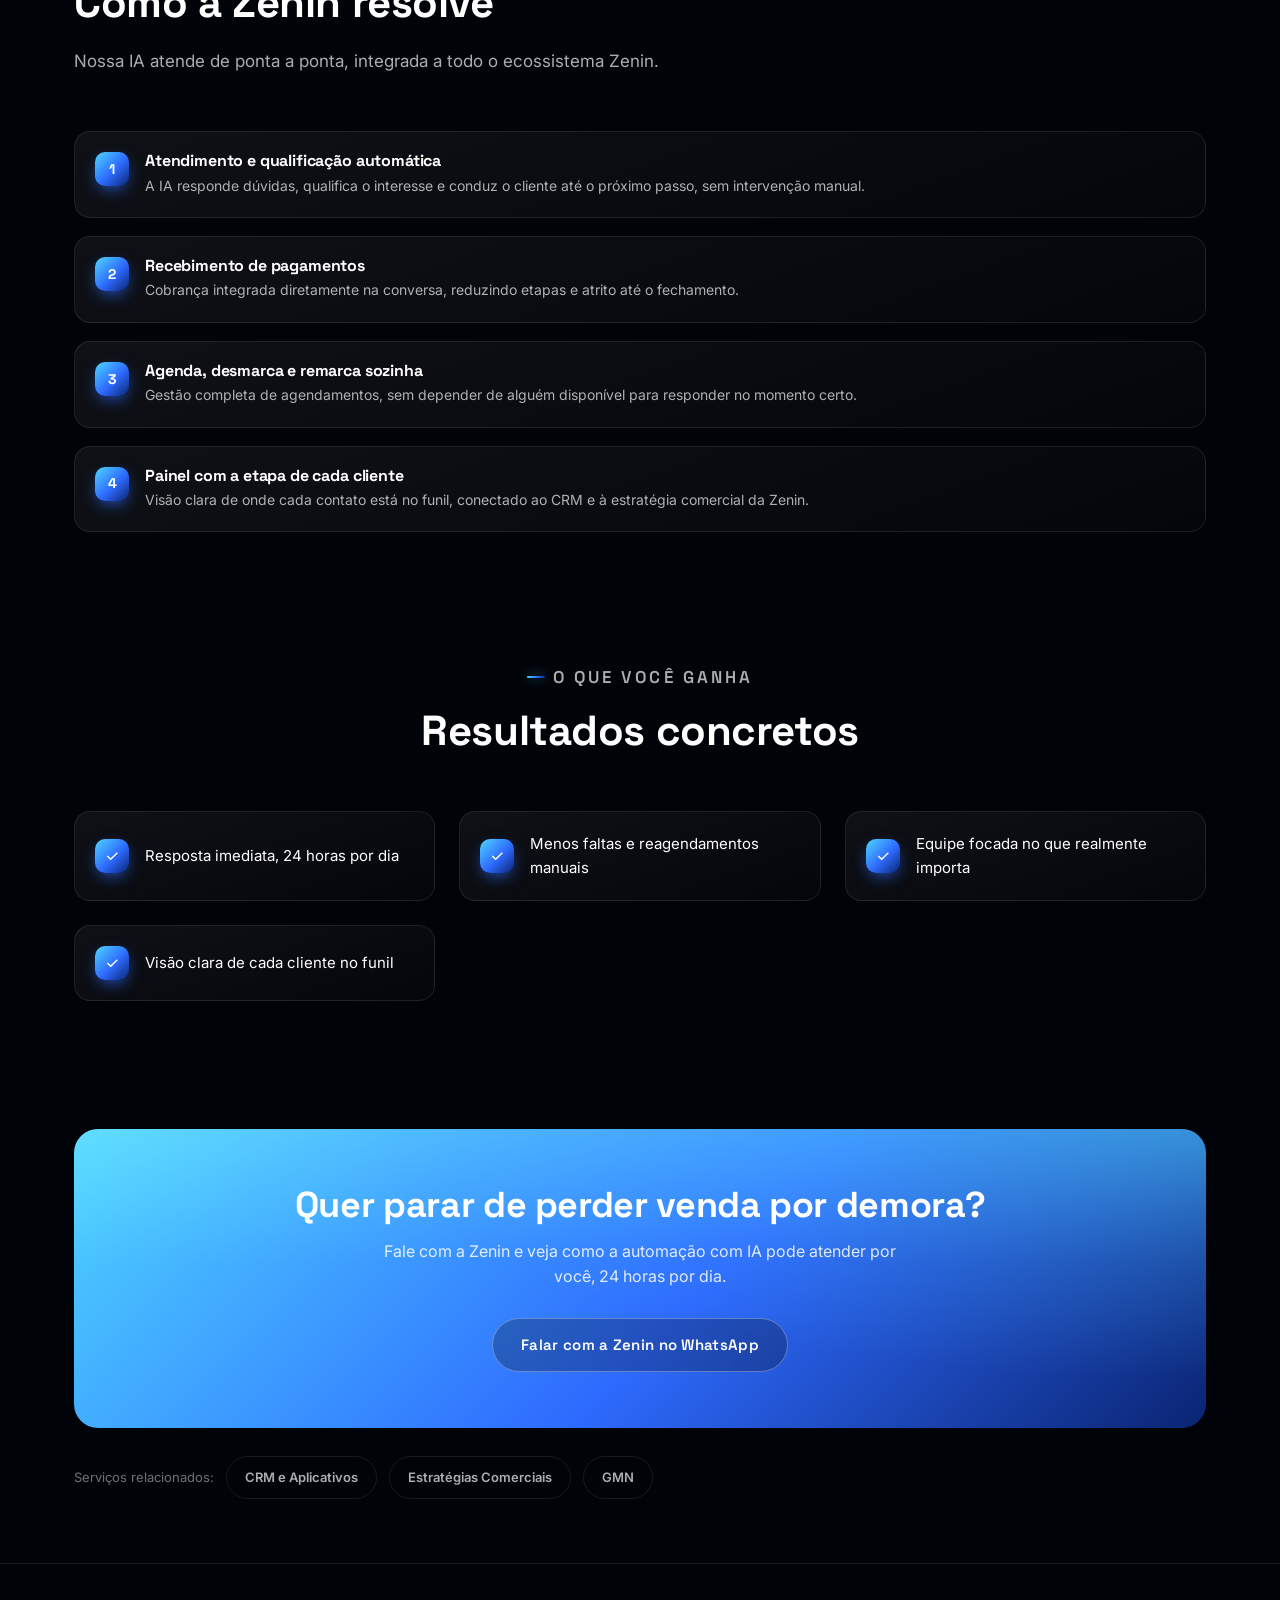
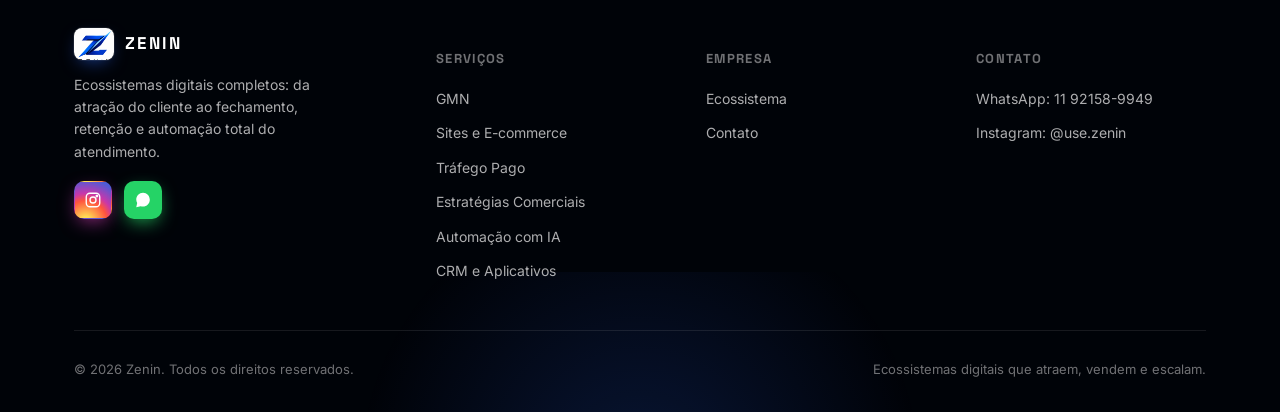
==== commit a14cf536: "Ajusta tom do texto, ícones de marca e adiciona botão flutuante de WhatsApp - Remove todos os traves" ====
--- a/servicos/automacao-ia.html
+++ b/servicos/automacao-ia.html
@@ -4,7 +4,7 @@
 <meta charset="UTF-8">
 <meta name="viewport" content="width=device-width, initial-scale=1.0">
 <title>Automação de Atendimento com IA | Zenin</title>
-<meta name="description" content="IA que atende, cobra e agenda de ponta a ponta — sem perder venda por falta de resposta.">
+<meta name="description" content="IA que atende, cobra e agenda de ponta a ponta, sem perder venda por falta de resposta.">
 <link rel="icon" type="image/png" href="../assets/logo.png">
 <link rel="preconnect" href="https://fonts.googleapis.com">
 <link rel="preconnect" href="https://fonts.gstatic.com" crossorigin>
@@ -53,7 +53,7 @@
     </div>
     <p class="eyebrow">Atendimento Ponta a Ponta</p>
     <h1>Automação de Atendimento com IA</h1>
-    <p class="lead">Atendimento manual perde vendas enquanto sua equipe dorme. Nossa IA atende, cobra e agenda — 24 horas por dia, sem falhar.</p>
+    <p class="lead">Atendimento manual perde vendas enquanto sua equipe dorme. Nossa IA atende, cobra e agenda 24 horas por dia, sem falhar.</p>
     <div class="hero-actions">
       <a href="https://wa.me/5511921589949?text=Ol%C3%A1%20Zenin%2C%20quero%20saber%20mais%20sobre%20automa%C3%A7%C3%A3o%20de%20atendimento%20com%20IA" target="_blank" rel="noopener" class="btn btn--primary">Falar com a Zenin</a>
     </div>
@@ -76,7 +76,7 @@
       <div data-reveal>
         <span class="pill">O problema</span>
         <h2>Atendimento manual perde vendas e consome tempo da equipe</h2>
-        <p style="color:var(--text-muted); font-size:16px;">O cliente que não é respondido rápido busca o concorrente. Uma equipe humana não escala 24 horas por dia — e erros de agendamento, cobrança e follow-up geram retrabalho, prejuízo e uma experiência inconsistente para quem já estava pronto para comprar.</p>
+        <p style="color:var(--text-muted); font-size:16px;">O cliente que não é respondido rápido busca o concorrente. Uma equipe humana não escala 24 horas por dia, e erros de agendamento, cobrança e follow-up geram retrabalho, prejuízo e uma experiência inconsistente para quem já estava pronto para comprar.</p>
       </div>
       <div data-reveal>
         <div class="pain-list">
@@ -140,7 +140,7 @@
         <div class="mark">4</div>
         <div>
           <h4>Painel com a etapa de cada cliente</h4>
-          <p>Visão clara de onde cada contato está no funil — conectado ao CRM e à estratégia comercial da Zenin.</p>
+          <p>Visão clara de onde cada contato está no funil, conectado ao CRM e à estratégia comercial da Zenin.</p>
         </div>
       </div>
     </div>
@@ -201,11 +201,11 @@
         </a>
         <p>Ecossistemas digitais completos: da atração do cliente ao fechamento, retenção e automação total do atendimento.</p>
         <div class="footer-social">
-          <a href="https://www.instagram.com/use.zenin/" target="_blank" rel="noopener" aria-label="Instagram da Zenin">
+          <a href="https://www.instagram.com/use.zenin/" target="_blank" rel="noopener" aria-label="Instagram da Zenin" class="is-instagram">
             <svg viewBox="0 0 24 24" fill="none" stroke="currentColor" stroke-width="1.8"><rect x="3" y="3" width="18" height="18" rx="5"/><circle cx="12" cy="12" r="4"/><circle cx="17.2" cy="6.8" r="1"/></svg>
           </a>
-          <a href="https://wa.me/5511921589949" target="_blank" rel="noopener" aria-label="WhatsApp da Zenin">
-            <svg viewBox="0 0 24 24" fill="none" stroke="currentColor" stroke-width="1.8"><path d="M21 11.5a8.5 8.5 0 1 1-4.1-7.3M21 11.5L17 15l-2-1M12.5 3.2A8.5 8.5 0 0 0 4 11.7c0 1.7.5 3.3 1.4 4.6L4 21l4.9-1.3"/></svg>
+          <a href="https://wa.me/5511921589949" target="_blank" rel="noopener" aria-label="WhatsApp da Zenin" class="is-whatsapp">
+            <svg viewBox="0 0 32 32" fill="currentColor"><path d="M16.04 3C9.37 3 3.98 8.39 3.98 15.06c0 2.2.58 4.35 1.68 6.25L4 29l7.85-2.06a12.07 12.07 0 0 0 4.19.75h.01c6.67 0 12.06-5.39 12.06-12.06C28.11 8.39 22.72 3 16.04 3zm5.5 17.56c-.3-.15-1.78-.88-2.06-.98-.28-.1-.48-.15-.68.15-.2.3-.78.98-.96 1.18-.18.2-.35.22-.65.07-.3-.15-1.28-.47-2.43-1.5-.9-.8-1.5-1.79-1.68-2.09-.18-.3-.02-.46.13-.61.14-.14.3-.35.45-.53.15-.18.2-.3.3-.5.1-.2.05-.38-.02-.53-.07-.15-.68-1.63-.93-2.24-.24-.58-.49-.5-.68-.51h-.58c-.2 0-.53.07-.8.38-.28.3-1.05 1.03-1.05 2.5 0 1.48 1.08 2.9 1.23 3.1.15.2 2.13 3.25 5.16 4.56.72.31 1.28.5 1.72.64.72.23 1.38.2 1.9.12.58-.09 1.78-.73 2.03-1.43.25-.7.25-1.3.18-1.43-.07-.13-.27-.2-.57-.35z"/></svg>
           </a>
         </div>
       </div>
@@ -242,6 +242,10 @@
   </div>
 </footer>
 
+<a href="https://wa.me/5511921589949?text=Ol%C3%A1%20Zenin%2C%20quero%20saber%20mais%20sobre%20automa%C3%A7%C3%A3o%20de%20atendimento%20com%20IA" target="_blank" rel="noopener" class="wa-float" aria-label="Falar no WhatsApp">
+  <svg viewBox="0 0 32 32" fill="currentColor"><path d="M16.04 3C9.37 3 3.98 8.39 3.98 15.06c0 2.2.58 4.35 1.68 6.25L4 29l7.85-2.06a12.07 12.07 0 0 0 4.19.75h.01c6.67 0 12.06-5.39 12.06-12.06C28.11 8.39 22.72 3 16.04 3zm5.5 17.56c-.3-.15-1.78-.88-2.06-.98-.28-.1-.48-.15-.68.15-.2.3-.78.98-.96 1.18-.18.2-.35.22-.65.07-.3-.15-1.28-.47-2.43-1.5-.9-.8-1.5-1.79-1.68-2.09-.18-.3-.02-.46.13-.61.14-.14.3-.35.45-.53.15-.18.2-.3.3-.5.1-.2.05-.38-.02-.53-.07-.15-.68-1.63-.93-2.24-.24-.58-.49-.5-.68-.51h-.58c-.2 0-.53.07-.8.38-.28.3-1.05 1.03-1.05 2.5 0 1.48 1.08 2.9 1.23 3.1.15.2 2.13 3.25 5.16 4.56.72.31 1.28.5 1.72.64.72.23 1.38.2 1.9.12.58-.09 1.78-.73 2.03-1.43.25-.7.25-1.3.18-1.43-.07-.13-.27-.2-.57-.35z"/></svg>
+</a>
+
 <script src="../js/main.js"></script>
 </body>
 </html>
--- a/css/style.css
+++ b/css/style.css
@@ -809,6 +809,18 @@
 }
 .contact-list .ic svg{ width: 20px; height: 20px; }
 .contact-list small{ display: block; font-weight: 400; color: var(--text-faint); font-size: 12px; margin-top: 2px; }
+
+/* ---------- Ícones de marca (cores originais) ---------- */
+.ic--whatsapp, .footer-social a.is-whatsapp{
+  background: #25D366 !important;
+  box-shadow: 0 6px 18px -4px rgba(37,211,102,0.8) !important;
+}
+.ic--instagram, .footer-social a.is-instagram{
+  background: radial-gradient(circle at 30% 110%, #ffdd55 0%, #ffdd55 10%, #ff543e 45%, #c837ab 60%, #4f5bd5 90%) !important;
+  box-shadow: 0 6px 18px -4px rgba(200,55,171,0.7) !important;
+}
+.footer-social a.is-whatsapp, .footer-social a.is-instagram{ border-color: transparent; }
+.footer-social a.is-whatsapp:hover, .footer-social a.is-instagram:hover{ filter: brightness(1.1); border-color: transparent; }
 
 .form-group{ margin-bottom: 18px; }
 .form-group label{
@@ -1141,3 +1153,101 @@
 @media (max-width: 360px){
   .brand-word{ display: none; }
 }
+
+/* ---------- Performance: aliviar peso em celulares ---------- */
+@media (max-width: 768px){
+  .header{ backdrop-filter: none; background: rgba(0, 3, 8, 0.92); }
+  .aurora span{ filter: blur(34px); animation: none; opacity: 0.28; }
+  html::before{ animation: none; background-position: 0 0; }
+  .hv-card{ backdrop-filter: none; animation: none; }
+  .hv-glow{ animation: none; opacity: 0.4; }
+  .flow-step .num{ animation: none; }
+  .portfolio-thumb::after{ animation: none; }
+  .contact-panel{ backdrop-filter: none; }
+  .card{ backdrop-filter: none; }
+  .stat-strip{ backdrop-filter: none; }
+}
+
+@media (prefers-reduced-motion: reduce){
+  .aurora span, html::before, .hv-card, .hv-glow, .flow-step .num, .portfolio-thumb::after{
+    animation: none !important;
+  }
+  [data-reveal]{ transition: none !important; opacity: 1 !important; transform: none !important; }
+}
+
+/* ---------- Botão flutuante do WhatsApp ---------- */
+.wa-float{
+  position: fixed;
+  right: 20px;
+  bottom: calc(20px + env(safe-area-inset-bottom, 0px));
+  z-index: 1100;
+  width: 58px;
+  height: 58px;
+  border-radius: 50%;
+  background: #25D366;
+  display: flex;
+  align-items: center;
+  justify-content: center;
+  box-shadow: 0 10px 30px -6px rgba(37,211,102,0.7), 0 0 0 1px rgba(255,255,255,0.08) inset;
+  transition: transform var(--transition), box-shadow var(--transition);
+}
+.wa-float svg{ width: 28px; height: 28px; color: #fff; }
+.wa-float::before{
+  content: '';
+  position: absolute;
+  inset: 0;
+  border-radius: 50%;
+  background: #25D366;
+  animation: waPulse 2.4s ease-out infinite;
+  z-index: -1;
+}
+.wa-float:hover{ transform: scale(1.08); box-shadow: 0 14px 36px -6px rgba(37,211,102,0.85); }
+@keyframes waPulse{
+  0%{ opacity: 0.55; transform: scale(1); }
+  100%{ opacity: 0; transform: scale(1.7); }
+}
+@media (max-width: 560px){
+  .wa-float{ width: 52px; height: 52px; right: 16px; bottom: calc(16px + env(safe-area-inset-bottom, 0px)); }
+  .wa-float svg{ width: 25px; height: 25px; }
+}
+@media (max-width: 768px){
+  .wa-float::before{ animation: none; }
+}
+@media (prefers-reduced-motion: reduce){
+  .wa-float::before{ animation: none; }
+}
+
+/* ---------- Faixa de valor (crescimento / consistência / organização) ---------- */
+.value-strip{
+  display: grid;
+  grid-template-columns: repeat(auto-fit, minmax(220px, 1fr));
+  gap: 20px;
+}
+.value-card{
+  position: relative;
+  padding: 26px;
+  border-radius: var(--radius-lg);
+  border: 1px solid var(--border-soft);
+  background: var(--glass);
+  overflow: hidden;
+}
+.value-card::before{
+  content: '';
+  position: absolute;
+  top: -60px; right: -60px;
+  width: 160px; height: 160px;
+  border-radius: 50%;
+  background: radial-gradient(circle, rgba(46,107,255,0.35), transparent 70%);
+  pointer-events: none;
+}
+.value-card .value-icon{
+  width: 44px; height: 44px;
+  border-radius: 12px;
+  display: flex; align-items: center; justify-content: center;
+  background: var(--gradient-accent);
+  margin-bottom: 16px;
+  box-shadow: 0 8px 22px -6px rgba(46,107,255,0.85);
+}
+.value-card .value-icon svg{ width: 22px; height: 22px; color: var(--white); }
+.value-card h3{ font-size: 17px; margin-bottom: 8px; }
+.value-card p{ font-size: 14px; color: var(--text-muted); margin: 0; }
